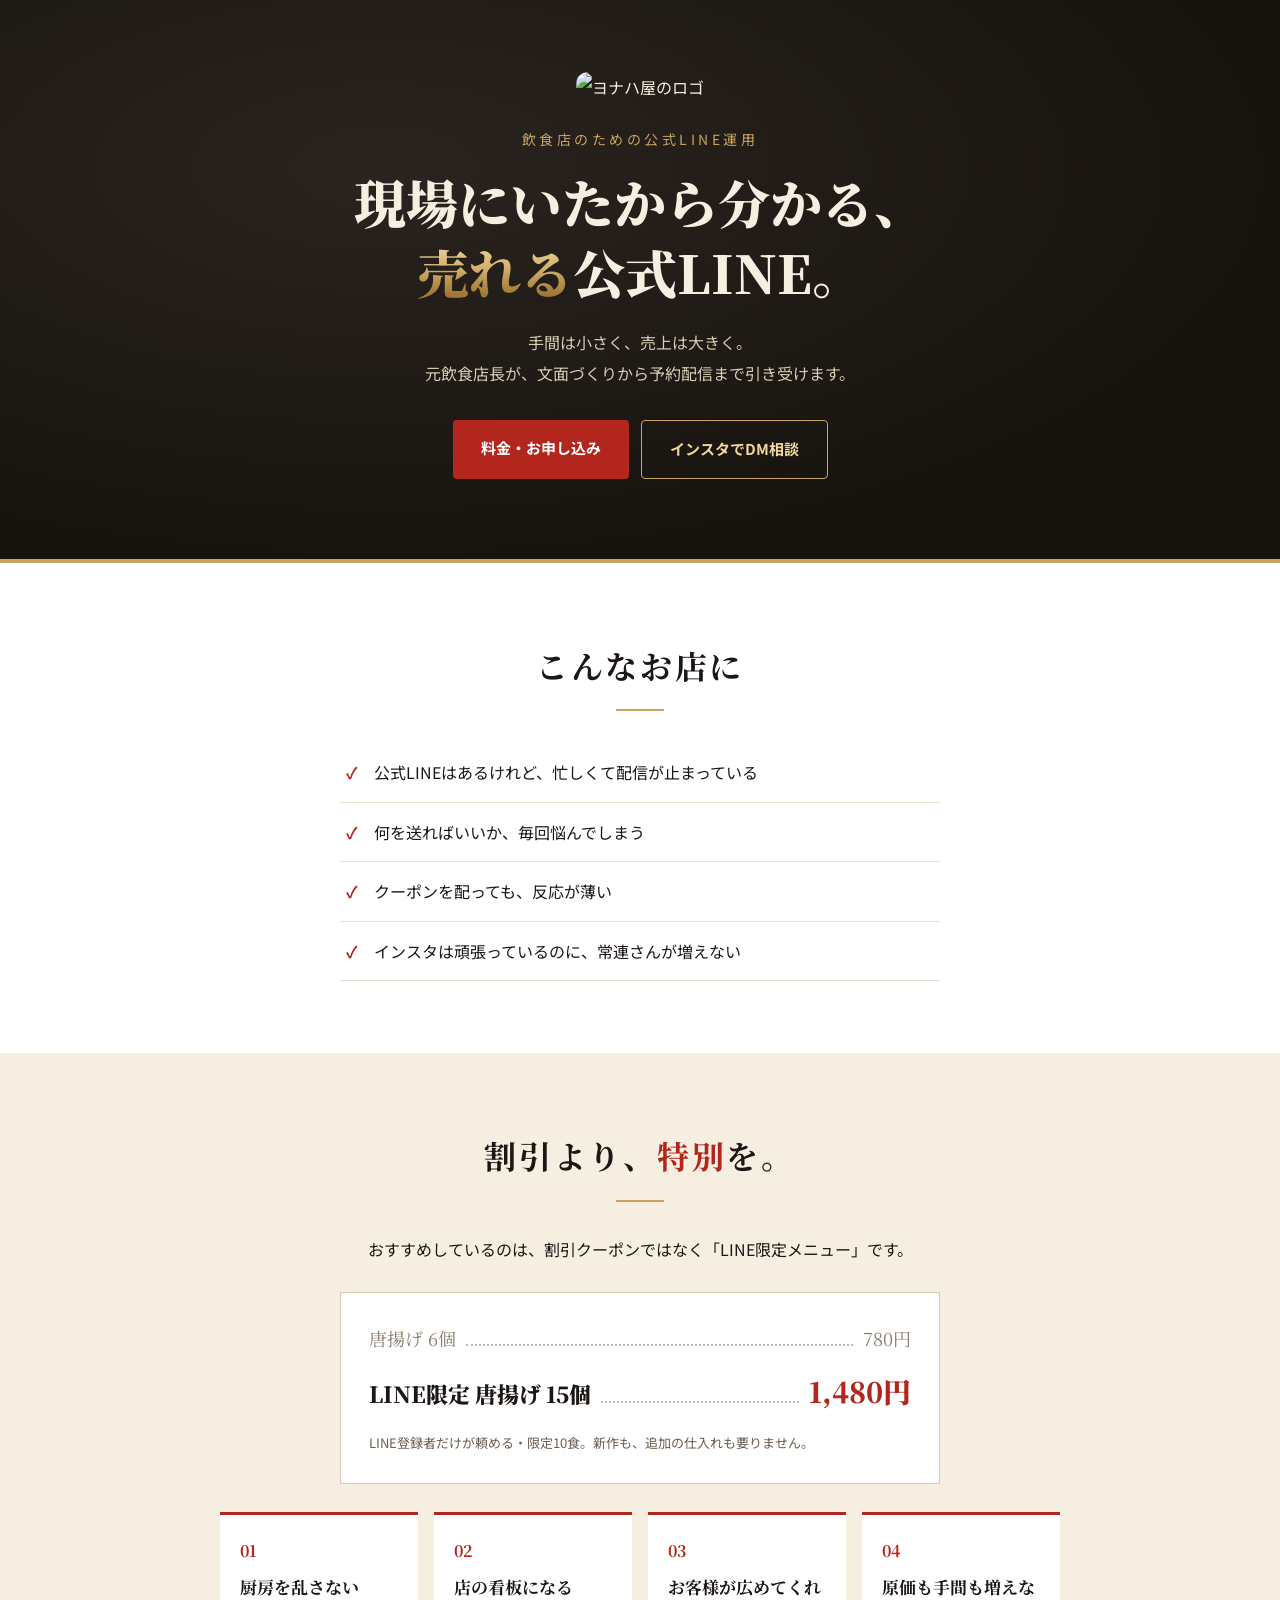
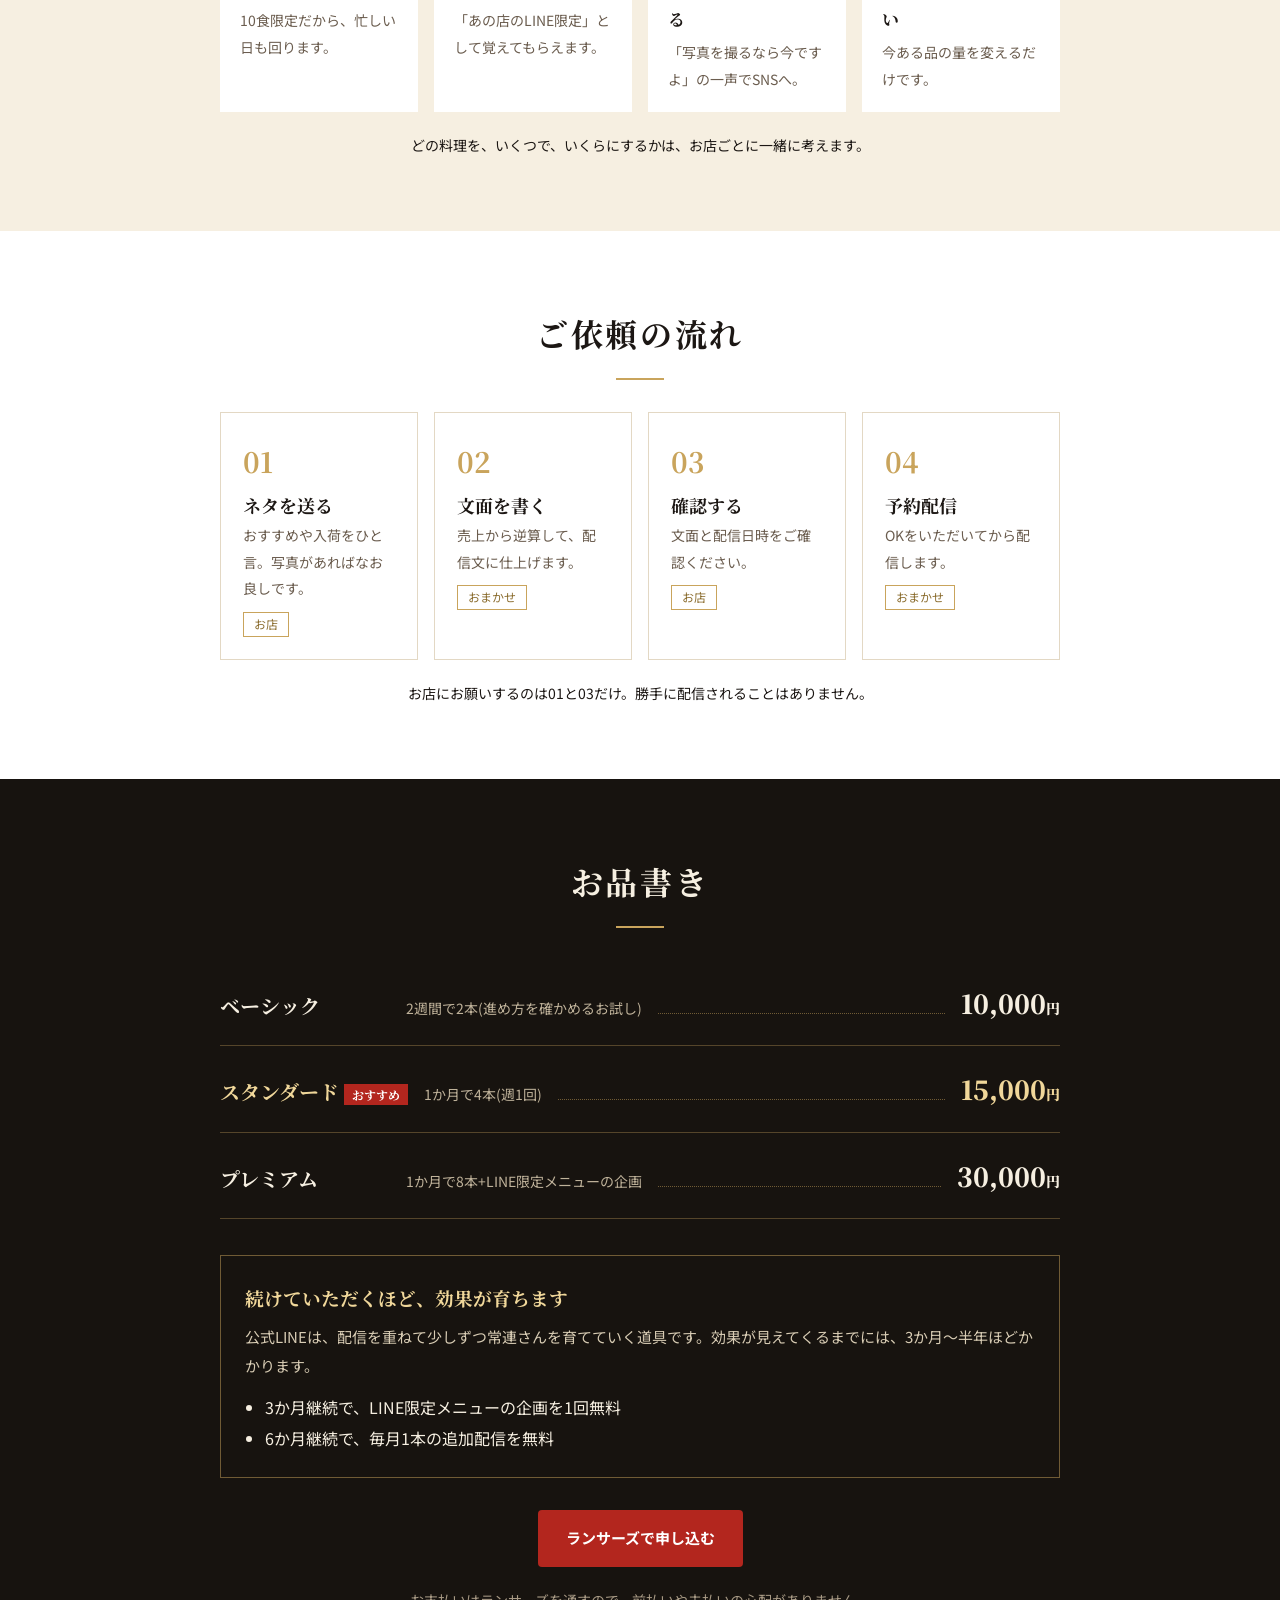
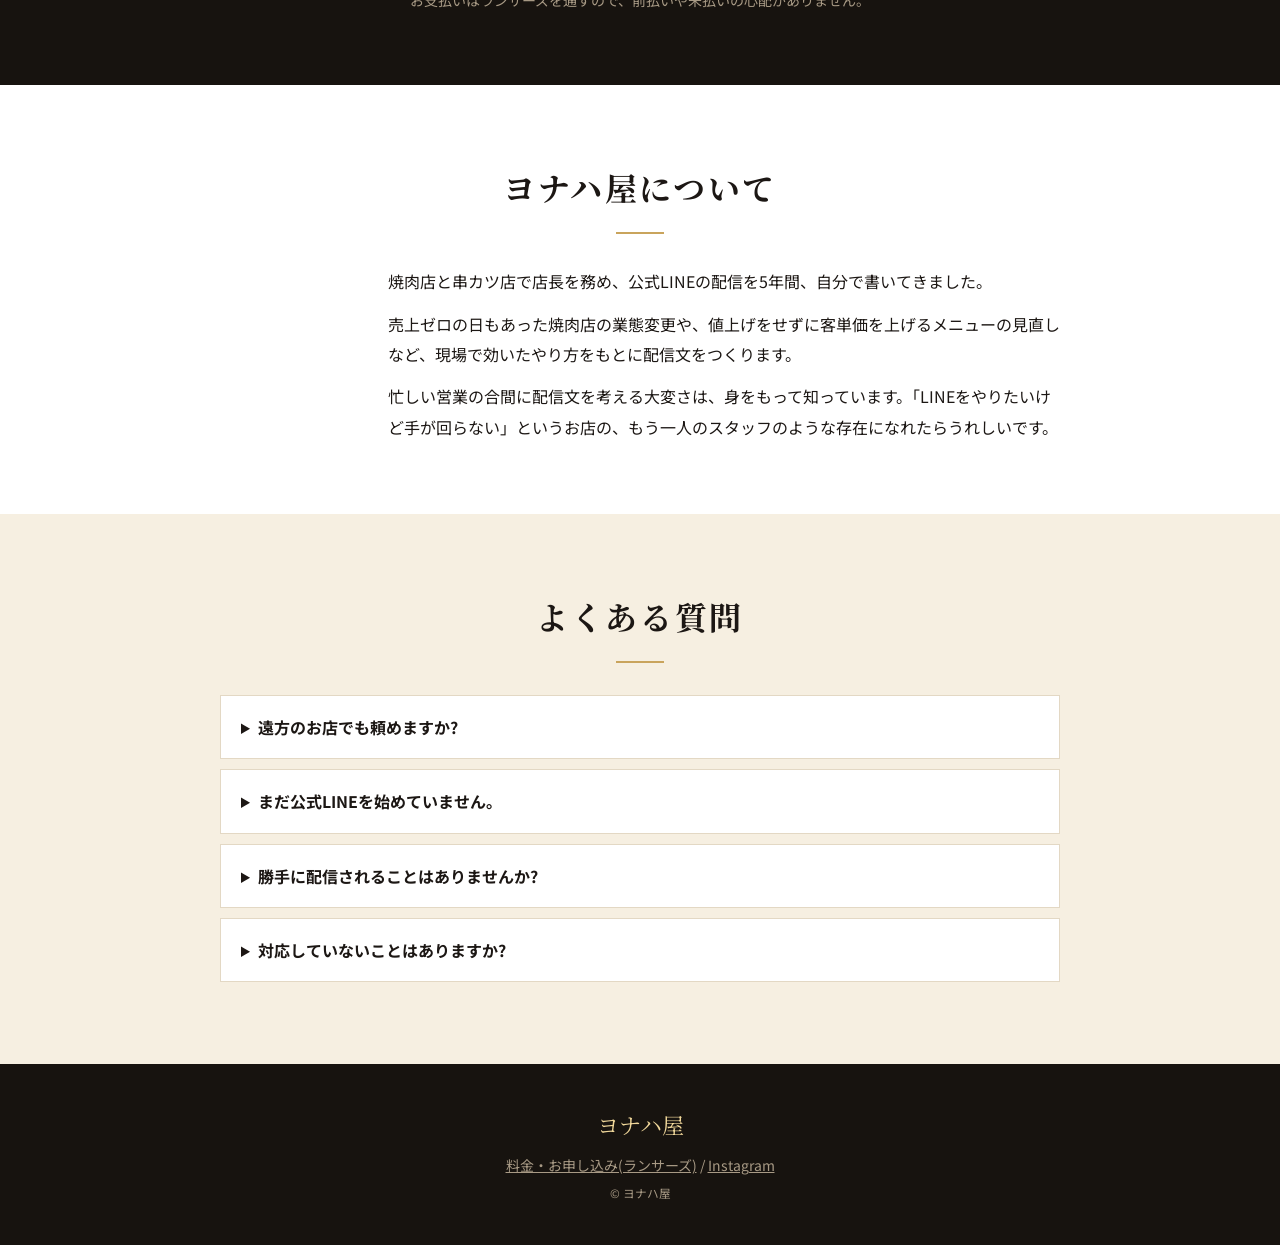
==== index.html @ 9a893ae4 "Add files via upload" ====
<!DOCTYPE html>
<html lang="ja">
<head>
  <!-- ===== ページの基本情報(画面には出ない部分) ===== -->
  <meta charset="UTF-8">
  <meta name="viewport" content="width=device-width, initial-scale=1">
  <title>ヨナハ屋|飲食店の公式LINE運用</title>
  <meta name="description" content="元飲食店長が、飲食店の公式LINE配信を代行します。お店の手間はネタをひと言伝えるだけ。クーポンに頼らない「LINE限定メニュー」で常連さんを増やします。">

  <!-- SNSでURLを共有したときに出る画像と文章 -->
  <meta property="og:title" content="ヨナハ屋|飲食店の公式LINE運用">
  <meta property="og:description" content="現場にいたから分かる、売れる公式LINE。手間は小さく、売上は大きく。">
  <meta property="og:image" content="images/ogp.png">
  <meta property="og:type" content="website">

  <link rel="icon" href="images/favicon.png">

  <!-- 文字の形(フォント)を読み込む -->
  <link rel="preconnect" href="https://fonts.googleapis.com">
  <link rel="preconnect" href="https://fonts.gstatic.com" crossorigin>
  <link href="https://fonts.googleapis.com/css2?family=Noto+Sans+JP:wght@400;700&family=Noto+Serif+JP:wght@500;700;900&display=swap" rel="stylesheet">

  <!-- 見た目のルールは別ファイル(style.css)にまとめている -->
  <link rel="stylesheet" href="style.css">
</head>

<body>

  <!-- ===== ① 一番上:キャッチコピー ===== -->
  <header class="hero">
    <div class="hero-inner">
      <img class="logo" src="images/logo.png" alt="ヨナハ屋のロゴ">
      <p class="eyebrow">飲食店のための公式LINE運用</p>
      <h1>現場にいたから分かる、<br><span class="gold">売れる</span>公式LINE。</h1>
      <p class="lead">手間は小さく、売上は大きく。<br>元飲食店長が、文面づくりから予約配信まで引き受けます。</p>
      <div class="buttons">
        <!-- ★ランサーズのパッケージURLに差し替える -->
        <a class="btn btn-main" href="https://www.lancers.jp/menu/detail/1347773">料金・お申し込み</a>
        <a class="btn btn-sub" href="https://www.instagram.com/yonaha.ya/">インスタでDM相談</a>
      </div>
    </div>
  </header>

  <main>

    <!-- ===== ② こんなお店に ===== -->
    <section class="section">
      <h2>こんなお店に</h2>
      <ul class="checks">
        <li>公式LINEはあるけれど、忙しくて配信が止まっている</li>
        <li>何を送ればいいか、毎回悩んでしまう</li>
        <li>クーポンを配っても、反応が薄い</li>
        <li>インスタは頑張っているのに、常連さんが増えない</li>
      </ul>
    </section>

    <!-- ===== ③ LINE限定メニュー ===== -->
    <section class="section washi">
      <h2>割引より、<span class="red">特別</span>を。</h2>
      <p class="center">おすすめしているのは、割引クーポンではなく「LINE限定メニュー」です。</p>

      <div class="menu">
        <div class="menu-row old"><span>唐揚げ 6個</span><i></i><span>780円</span></div>
        <div class="menu-row new"><span>LINE限定 唐揚げ 15個</span><i></i><span>1,480円</span></div>
        <p class="menu-note">LINE登録者だけが頼める・限定10食。新作も、追加の仕入れも要りません。</p>
      </div>

      <div class="reasons">
        <div><b>01</b><h3>厨房を乱さない</h3><p>10食限定だから、忙しい日も回ります。</p></div>
        <div><b>02</b><h3>店の看板になる</h3><p>「あの店のLINE限定」として覚えてもらえます。</p></div>
        <div><b>03</b><h3>お客様が広めてくれる</h3><p>「写真を撮るなら今ですよ」の一声でSNSへ。</p></div>
        <div><b>04</b><h3>原価も手間も増えない</h3><p>今ある品の量を変えるだけです。</p></div>
      </div>
      <p class="center small">どの料理を、いくつで、いくらにするかは、お店ごとに一緒に考えます。</p>
    </section>

    <!-- ===== ④ ご依頼の流れ ===== -->
    <section class="section">
      <h2>ご依頼の流れ</h2>
      <ol class="steps">
        <li><b>01</b><h3>ネタを送る</h3><p>おすすめや入荷をひと言。写真があればなお良しです。</p><span class="who">お店</span></li>
        <li><b>02</b><h3>文面を書く</h3><p>売上から逆算して、配信文に仕上げます。</p><span class="who">おまかせ</span></li>
        <li><b>03</b><h3>確認する</h3><p>文面と配信日時をご確認ください。</p><span class="who">お店</span></li>
        <li><b>04</b><h3>予約配信</h3><p>OKをいただいてから配信します。</p><span class="who">おまかせ</span></li>
      </ol>
      <p class="center small">お店にお願いするのは01と03だけ。勝手に配信されることはありません。</p>
    </section>

    <!-- ===== ⑤ プラン ===== -->
    <section class="section dark">
      <h2>お品書き</h2>
      <div class="plans">
        <div class="plan"><span class="name">ベーシック</span><span class="desc">2週間で2本(進め方を確かめるお試し)</span><i></i><span class="price">10,000<small>円</small></span></div>
        <div class="plan rec"><span class="name">スタンダード <em>おすすめ</em></span><span class="desc">1か月で4本(週1回)</span><i></i><span class="price">15,000<small>円</small></span></div>
        <div class="plan"><span class="name">プレミアム</span><span class="desc">1か月で8本+LINE限定メニューの企画</span><i></i><span class="price">30,000<small>円</small></span></div>
      </div>

      <div class="keep">
        <h3>続けていただくほど、効果が育ちます</h3>
        <p>公式LINEは、配信を重ねて少しずつ常連さんを育てていく道具です。効果が見えてくるまでには、3か月〜半年ほどかかります。</p>
        <ul>
          <li>3か月継続で、LINE限定メニューの企画を1回無料</li>
          <li>6か月継続で、毎月1本の追加配信を無料</li>
        </ul>
      </div>
      <!-- ★ランサーズのパッケージURLに差し替える -->
      <p class="center"><a class="btn btn-main" href="https://www.lancers.jp/menu/detail/1347773">ランサーズで申し込む</a></p>
      <p class="center small muted">お支払いはランサーズを通すので、前払いや未払いの心配がありません。</p>
    </section>

    <!-- ===== ⑥ プロフィール ===== -->
    <section class="section">
      <h2>ヨナハ屋について</h2>
      <div class="about">
        <img src="images/logo.png" alt="">
        <div>
          <p>焼肉店と串カツ店で店長を務め、公式LINEの配信を5年間、自分で書いてきました。</p>
          <p>売上ゼロの日もあった焼肉店の業態変更や、値上げをせずに客単価を上げるメニューの見直しなど、現場で効いたやり方をもとに配信文をつくります。</p>
          <p>忙しい営業の合間に配信文を考える大変さは、身をもって知っています。「LINEをやりたいけど手が回らない」というお店の、もう一人のスタッフのような存在になれたらうれしいです。</p>
        </div>
      </div>
    </section>

    <!-- ===== ⑦ よくある質問 ===== -->
    <section class="section washi">
      <h2>よくある質問</h2>
      <details><summary>遠方のお店でも頼めますか?</summary><p>はい。やり取りから配信まで、すべてオンラインで対応しています。</p></details>
      <details><summary>まだ公式LINEを始めていません。</summary><p>アカウントの開設はお店で行っていただき、あいさつメッセージや最初の配信文づくりからお手伝いします。</p></details>
      <details><summary>勝手に配信されることはありませんか?</summary><p>ありません。文面と配信日時をご確認いただき、OKをいただいてから予約配信します。お店のLINEには「運用担当者」権限で参加し、アカウントの設定には触れません。</p></details>
      <details><summary>対応していないことはありますか?</summary><p>写真や動画の撮影、Lステップなどの拡張ツールの構築、リッチメニューのデザイン、広告の運用は対応していません。</p></details>
    </section>

  </main>

  <!-- ===== ⑧ 一番下 ===== -->
  <footer class="footer">
    <p class="foot-name">ヨナハ屋</p>
    <p>
      <a href="https://www.lancers.jp/menu/detail/1347773">料金・お申し込み(ランサーズ)</a> /
      <a href="https://www.instagram.com/yonaha.ya/">Instagram</a>
    </p>
    <small>© ヨナハ屋</small>
  </footer>

</body>
</html>
---- style.css ----
/* ==========================================================
   ヨナハ屋 ホームページの見た目のルール
   色は最初にまとめて決めておき、下ではその名前で使う
   ========================================================== */
:root {
  --sumi: #17130f;     /* 墨の黒(背景) */
  --sumi2: #241e19;
  --kin: #c9a45c;      /* 金 */
  --kin-light: #f0d79a;
  --washi: #f6efe1;    /* 和紙の白 */
  --ink: #1c1714;      /* 文字の黒 */
  --shu: #b3261e;      /* 判子の赤 */
  --muted: #6b5d4f;    /* うすい文字 */
}

/* ---------- 全体の基本 ---------- */
* { box-sizing: border-box; margin: 0; padding: 0; }
body {
  font-family: "Noto Sans JP", sans-serif;
  color: var(--ink);
  background: #fff;
  line-height: 1.9;
}
h1, h2, h3, .name, .price, .foot-name { font-family: "Noto Serif JP", serif; }
a { color: inherit; }

/* ---------- ① 一番上 ---------- */
.hero {
  background: radial-gradient(ellipse at 30% 30%, #2a2420, var(--sumi) 70%);
  color: var(--washi);
  padding: 72px 20px 80px;
  text-align: center;
  border-bottom: 4px solid var(--kin);
}
.hero-inner { max-width: 760px; margin: 0 auto; }
.logo { width: 120px; border-radius: 12px; margin-bottom: 24px; }
.eyebrow { color: var(--kin); letter-spacing: .25em; font-size: 14px; }
.hero h1 { font-size: clamp(30px, 6vw, 52px); line-height: 1.35; margin: 14px 0 20px; font-weight: 900; }
.gold {
  background: linear-gradient(180deg, #f6e3ae, #d4b06a 45%, #a07a35 80%);
  -webkit-background-clip: text; background-clip: text; color: transparent;
}
.lead { color: #d8ccb4; font-size: 16px; }
.buttons { margin-top: 32px; display: flex; gap: 12px; justify-content: center; flex-wrap: wrap; }

/* ボタン */
.btn {
  display: inline-block; padding: 14px 28px; border-radius: 4px;
  text-decoration: none; font-weight: 700; font-size: 15px;
}
.btn-main { background: var(--shu); color: #fff; }
.btn-sub { border: 1px solid var(--kin); color: var(--kin-light); }
.btn:hover { opacity: .85; }

/* ---------- 各ブロック共通 ---------- */
.section { max-width: 880px; margin: 0 auto; padding: 72px 20px; }
.section h2 {
  font-size: clamp(24px, 4vw, 32px); text-align: center; margin-bottom: 32px;
  letter-spacing: .08em;
}
.section h2::after {          /* 見出しの下の金の線 */
  content: ""; display: block; width: 48px; height: 2px;
  background: var(--kin); margin: 14px auto 0;
}
.washi { background: var(--washi); max-width: none; }
.washi > * { max-width: 840px; margin-left: auto; margin-right: auto; }
.dark { background: var(--sumi); color: var(--washi); max-width: none; }
.dark > * { max-width: 840px; margin-left: auto; margin-right: auto; }
.center { text-align: center; }
.small { font-size: 14px; margin-top: 20px; }
.muted { color: #a89a85; }
.red { color: var(--shu); }

/* ---------- ② こんなお店に ---------- */
.checks { list-style: none; max-width: 600px; margin: 0 auto; }
.checks li { padding: 14px 0 14px 34px; border-bottom: 1px solid #e8dfcf; position: relative; }
.checks li::before { content: "✓"; position: absolute; left: 6px; color: var(--shu); font-weight: 700; }

/* ---------- ③ LINE限定メニュー ---------- */
.menu { background: #fff; border: 1px solid #d9ccb3; padding: 28px; margin: 28px auto; max-width: 600px; }
.menu-row { display: flex; align-items: baseline; gap: 10px; font-family: "Noto Serif JP", serif; }
.menu-row i { flex: 1; border-bottom: 2px dotted #bbb; }
.menu-row.old { color: #8a7d6e; font-size: 18px; }
.menu-row.new { font-size: 22px; font-weight: 900; margin-top: 10px; }
.menu-row.new span:last-child { color: var(--shu); font-size: 28px; }
.menu-note { font-size: 13px; color: var(--muted); margin-top: 12px; }

.reasons { display: grid; grid-template-columns: repeat(auto-fit, minmax(180px, 1fr)); gap: 16px; }
.reasons div { background: #fff; padding: 20px; border-top: 3px solid var(--shu); }
.reasons b { color: var(--shu); font-family: "Noto Serif JP", serif; }
.reasons h3 { font-size: 17px; margin: 4px 0; }
.reasons p { font-size: 14px; color: var(--muted); }

/* ---------- ④ 流れ ---------- */
.steps { list-style: none; display: grid; grid-template-columns: repeat(auto-fit, minmax(180px, 1fr)); gap: 16px; }
.steps li { border: 1px solid #e3d8c4; padding: 22px; }
.steps b { font-family: "Noto Serif JP", serif; font-size: 28px; color: var(--kin); }
.steps h3 { font-size: 18px; }
.steps p { font-size: 14px; color: var(--muted); }
.who { display: inline-block; margin-top: 10px; font-size: 12px; border: 1px solid var(--kin); color: #8b6d2f; padding: 0 10px; }

/* ---------- ⑤ プラン ---------- */
.plans { margin-bottom: 36px; }
.plan {
  display: flex; flex-wrap: wrap; align-items: baseline; gap: 4px 16px;
  padding: 18px 0; border-bottom: 1px solid rgba(201,164,92,.35);
}
.plan .name { font-size: 20px; font-weight: 700; min-width: 170px; }
.plan .desc { color: #bfb29a; font-size: 14px; }
.plan i { flex: 1; border-bottom: 1px dotted rgba(201,164,92,.5); min-width: 30px; }
.plan .price { font-size: 26px; font-weight: 900; }
.plan .price small { font-size: 14px; }
.plan.rec .name, .plan.rec .price { color: var(--kin-light); }
.plan em { font-style: normal; font-size: 12px; background: var(--shu); color: #fff; padding: 2px 8px; vertical-align: middle; }

.keep { border: 1px solid rgba(201,164,92,.5); padding: 24px; margin-bottom: 32px; }
.keep h3 { color: var(--kin-light); margin-bottom: 8px; }
.keep p { color: #d8ccb4; font-size: 15px; }
.keep ul { margin: 12px 0 0 20px; color: var(--washi); }

/* ---------- ⑥ プロフィール ---------- */
.about { display: flex; gap: 28px; align-items: flex-start; }
.about img { width: 140px; border-radius: 12px; flex-shrink: 0; }
.about p + p { margin-top: 12px; }

/* ---------- ⑦ よくある質問 ---------- */
details { background: #fff; border: 1px solid #e3d8c4; margin-bottom: 10px; }
summary { padding: 16px 20px; cursor: pointer; font-weight: 700; }
details p { padding: 0 20px 18px; color: var(--muted); font-size: 15px; }

/* ---------- ⑧ 一番下 ---------- */
.footer { background: var(--sumi); color: #a89a85; text-align: center; padding: 40px 20px; font-size: 14px; }
.foot-name { color: var(--kin-light); font-size: 22px; margin-bottom: 6px; }

/* ---------- スマホ用の調整(画面幅600px以下) ---------- */
@media (max-width: 600px) {
  .hero { padding: 56px 16px 64px; }
  .section { padding: 56px 16px; }
  .about { flex-direction: column; align-items: center; }
  .plan .name { min-width: 0; width: 100%; }
  .plan i { display: none; }
  .menu { padding: 20px; }
  .menu-row.new { font-size: 18px; }
  .menu-row.new span:last-child { font-size: 22px; }
  .menu-row span:last-child { white-space: nowrap; }
}
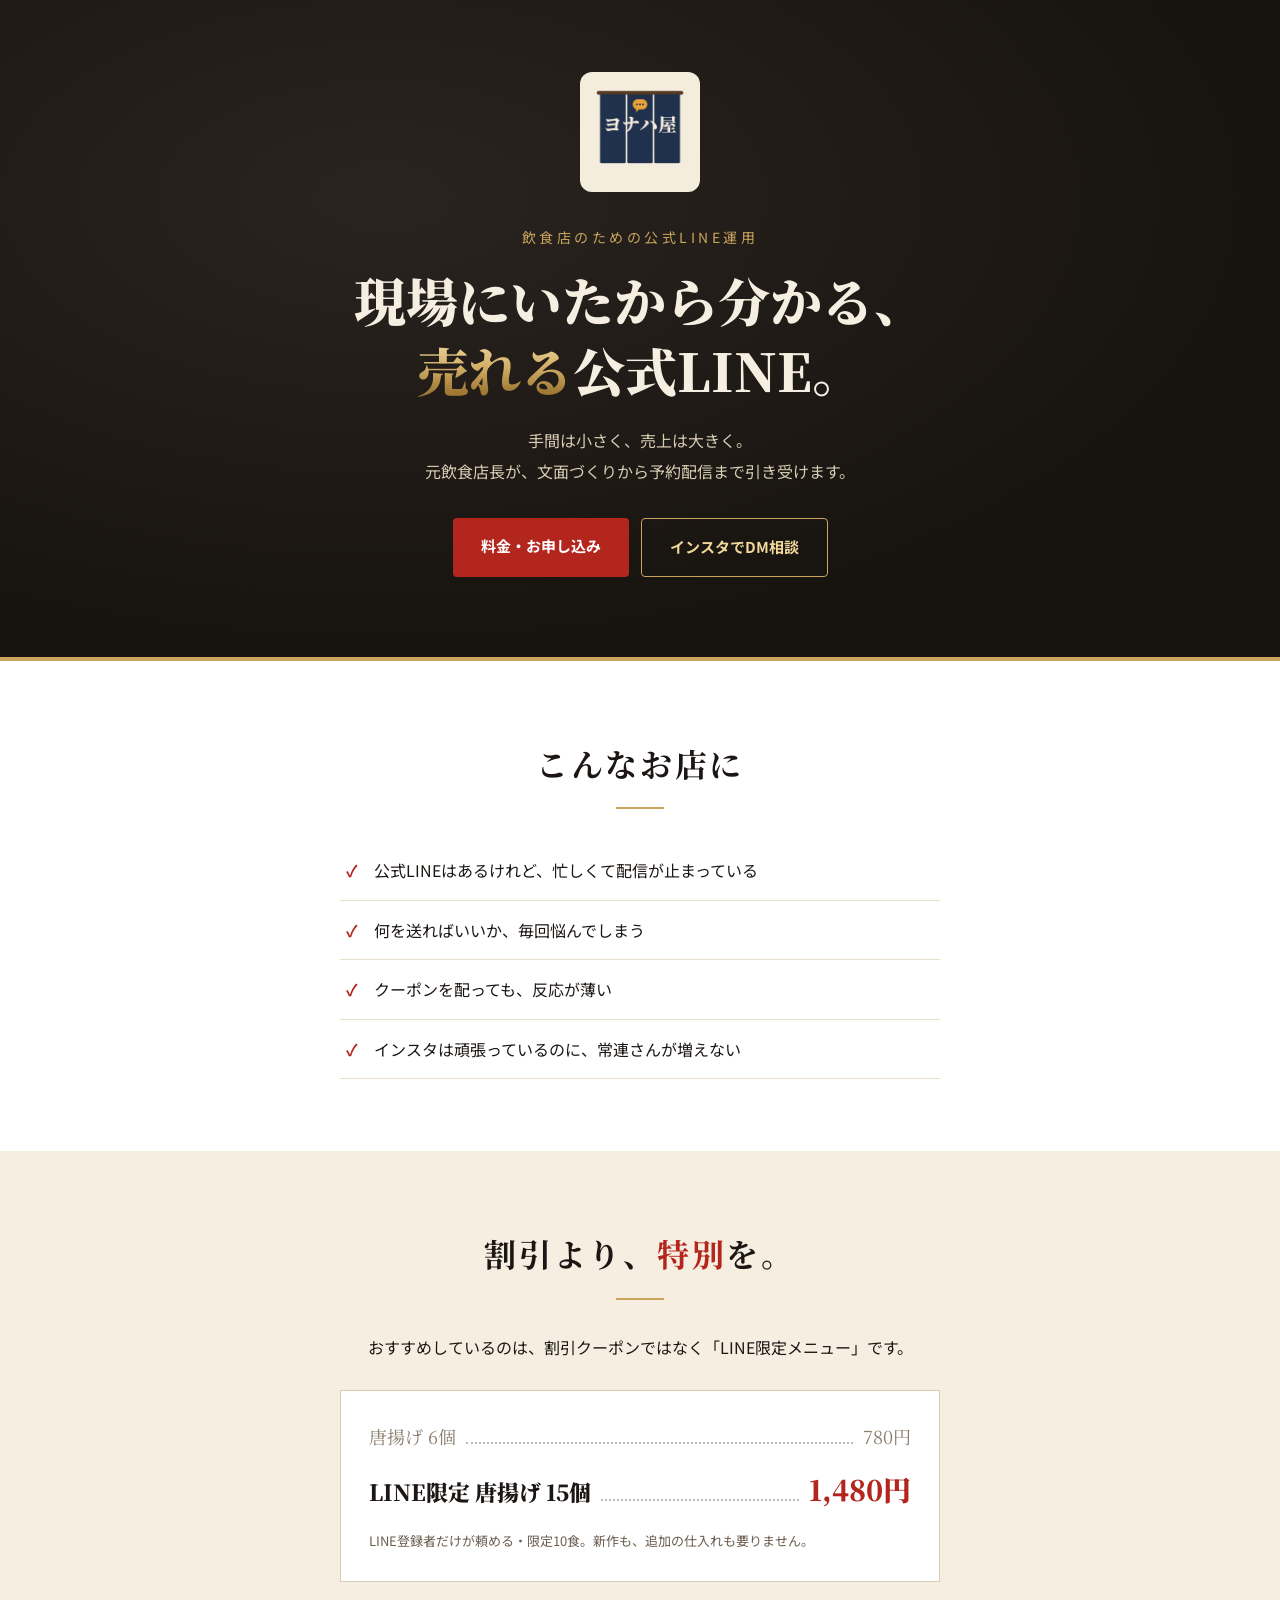
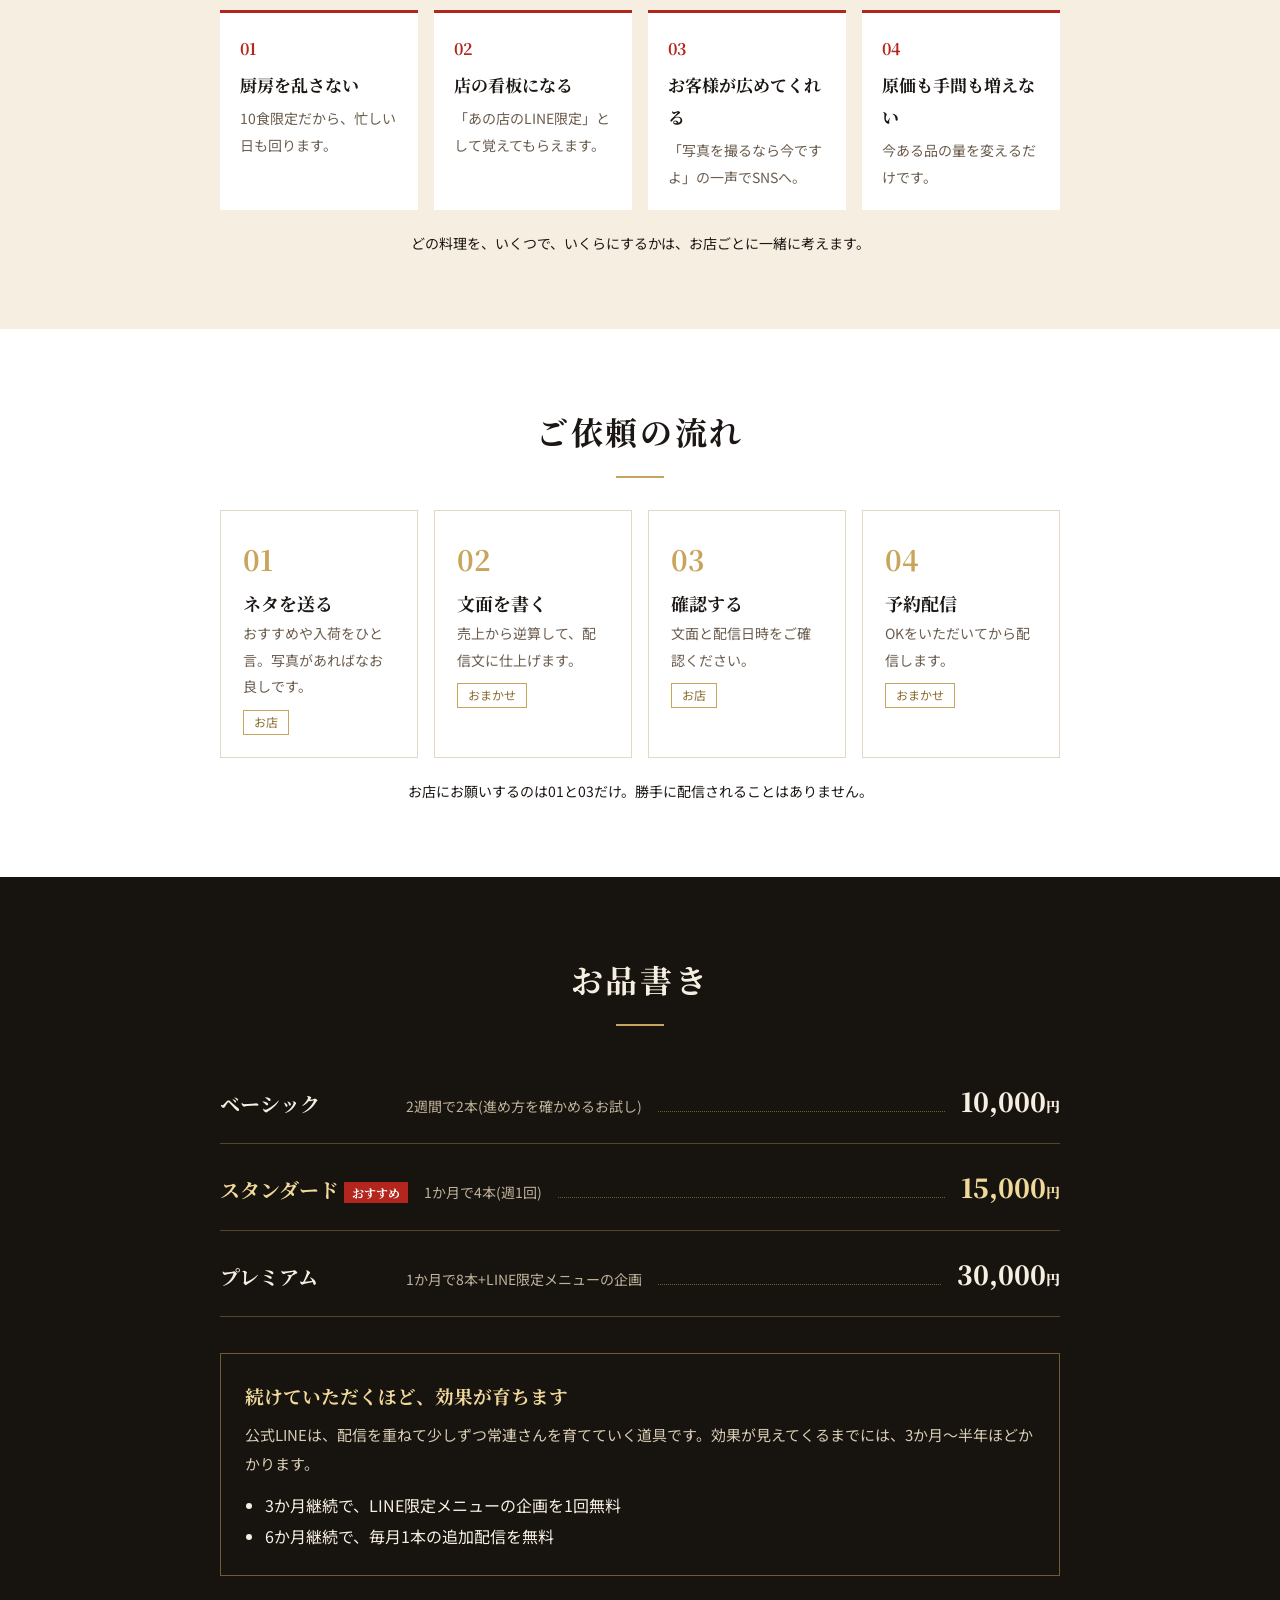
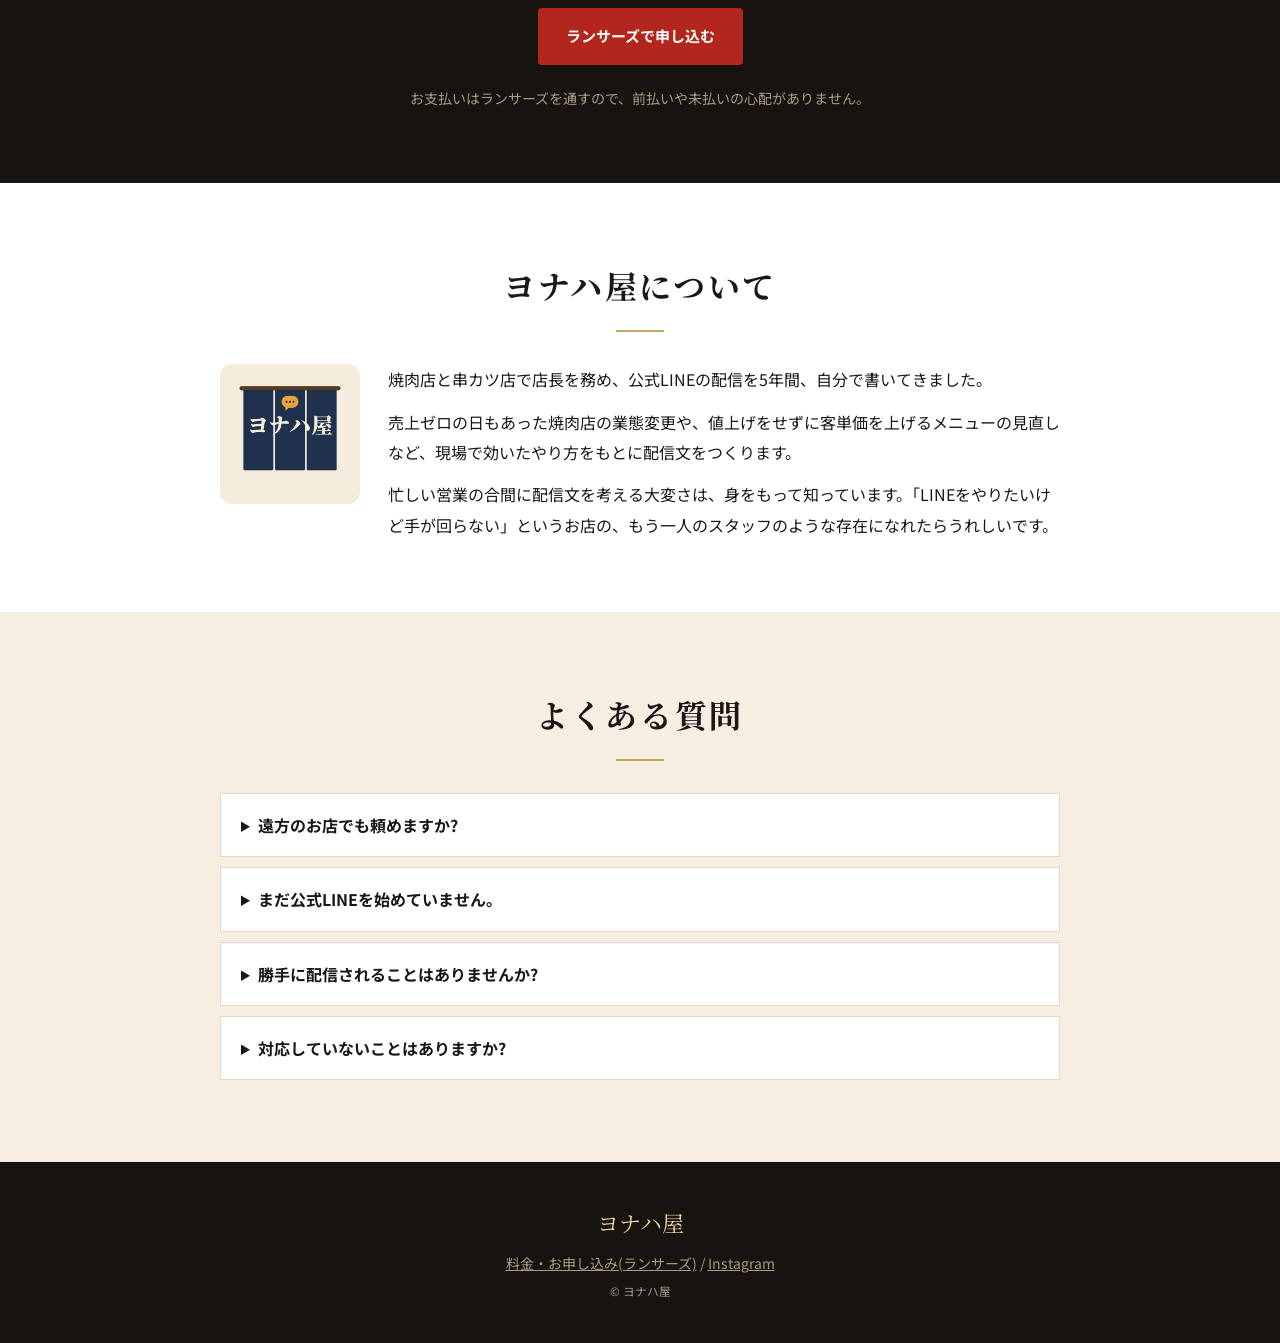
==== commit b9b1c9ee: "Add files via upload" ====
--- a/index.html
+++ b/index.html
@@ -10,10 +10,10 @@
   <!-- SNSでURLを共有したときに出る画像と文章 -->
   <meta property="og:title" content="ヨナハ屋|飲食店の公式LINE運用">
   <meta property="og:description" content="現場にいたから分かる、売れる公式LINE。手間は小さく、売上は大きく。">
-  <meta property="og:image" content="images/ogp.png">
+  <meta property="og:image" content="ogp.png">
   <meta property="og:type" content="website">
 
-  <link rel="icon" href="images/favicon.png">
+  <link rel="icon" href="favicon.png">
 
   <!-- 文字の形(フォント)を読み込む -->
   <link rel="preconnect" href="https://fonts.googleapis.com">
@@ -29,7 +29,7 @@
   <!-- ===== ① 一番上:キャッチコピー ===== -->
   <header class="hero">
     <div class="hero-inner">
-      <img class="logo" src="images/logo.png" alt="ヨナハ屋のロゴ">
+      <img class="logo" src="logo.png" alt="ヨナハ屋のロゴ">
       <p class="eyebrow">飲食店のための公式LINE運用</p>
       <h1>現場にいたから分かる、<br><span class="gold">売れる</span>公式LINE。</h1>
       <p class="lead">手間は小さく、売上は大きく。<br>元飲食店長が、文面づくりから予約配信まで引き受けます。</p>
@@ -112,7 +112,7 @@
     <section class="section">
       <h2>ヨナハ屋について</h2>
       <div class="about">
-        <img src="images/logo.png" alt="">
+        <img src="logo.png" alt="">
         <div>
           <p>焼肉店と串カツ店で店長を務め、公式LINEの配信を5年間、自分で書いてきました。</p>
           <p>売上ゼロの日もあった焼肉店の業態変更や、値上げをせずに客単価を上げるメニューの見直しなど、現場で効いたやり方をもとに配信文をつくります。</p>
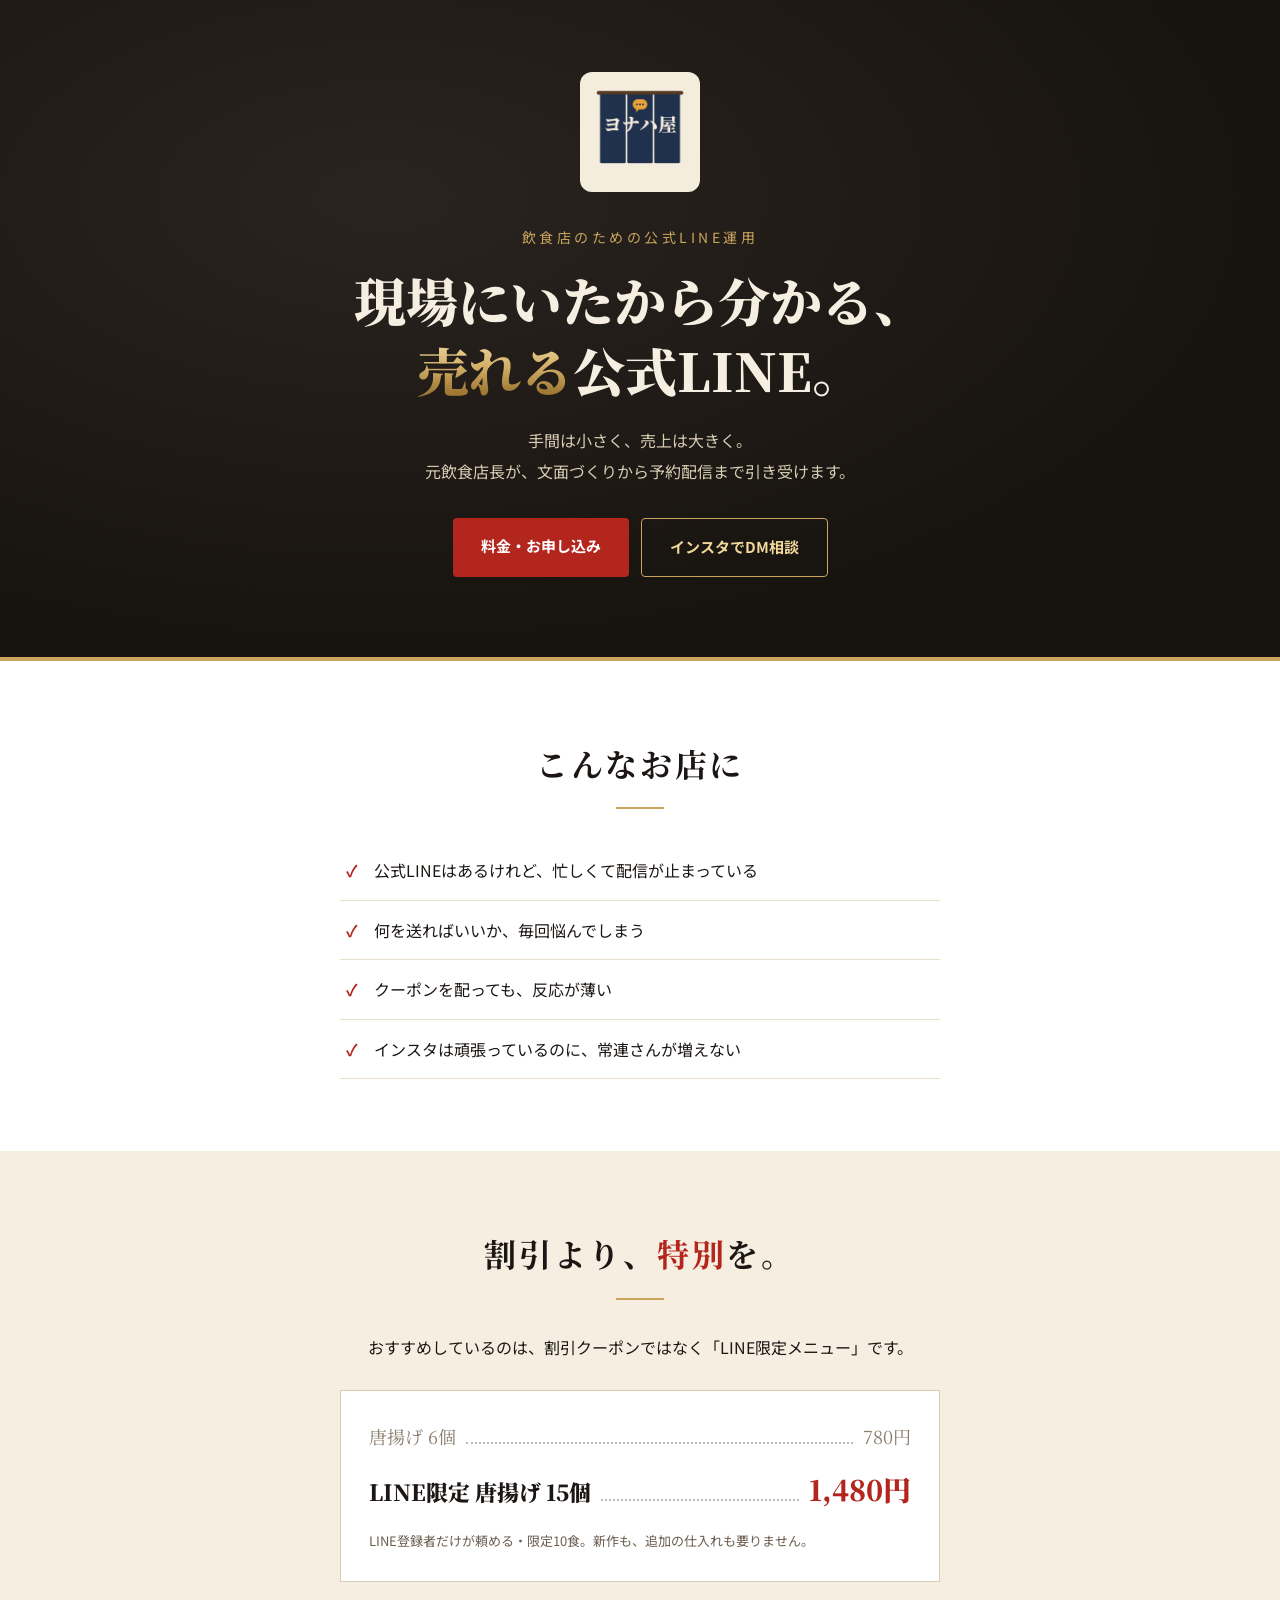
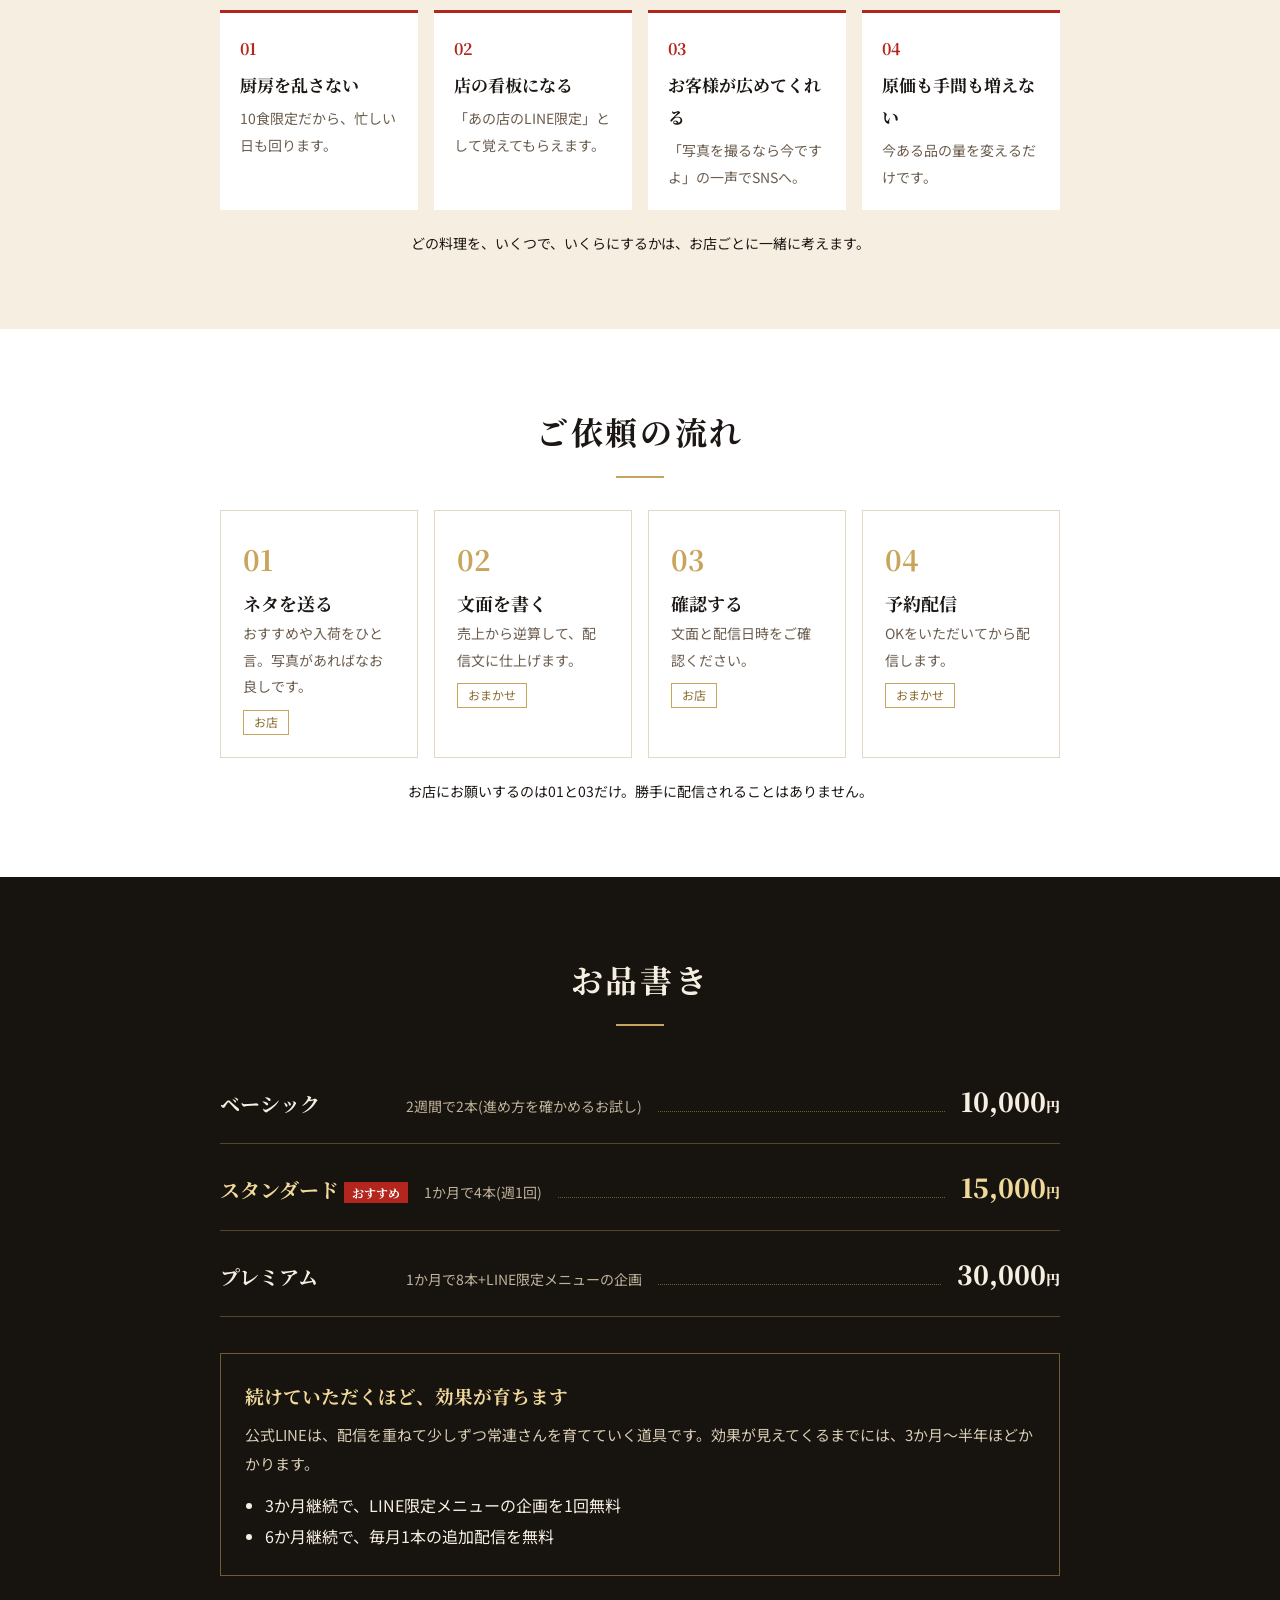
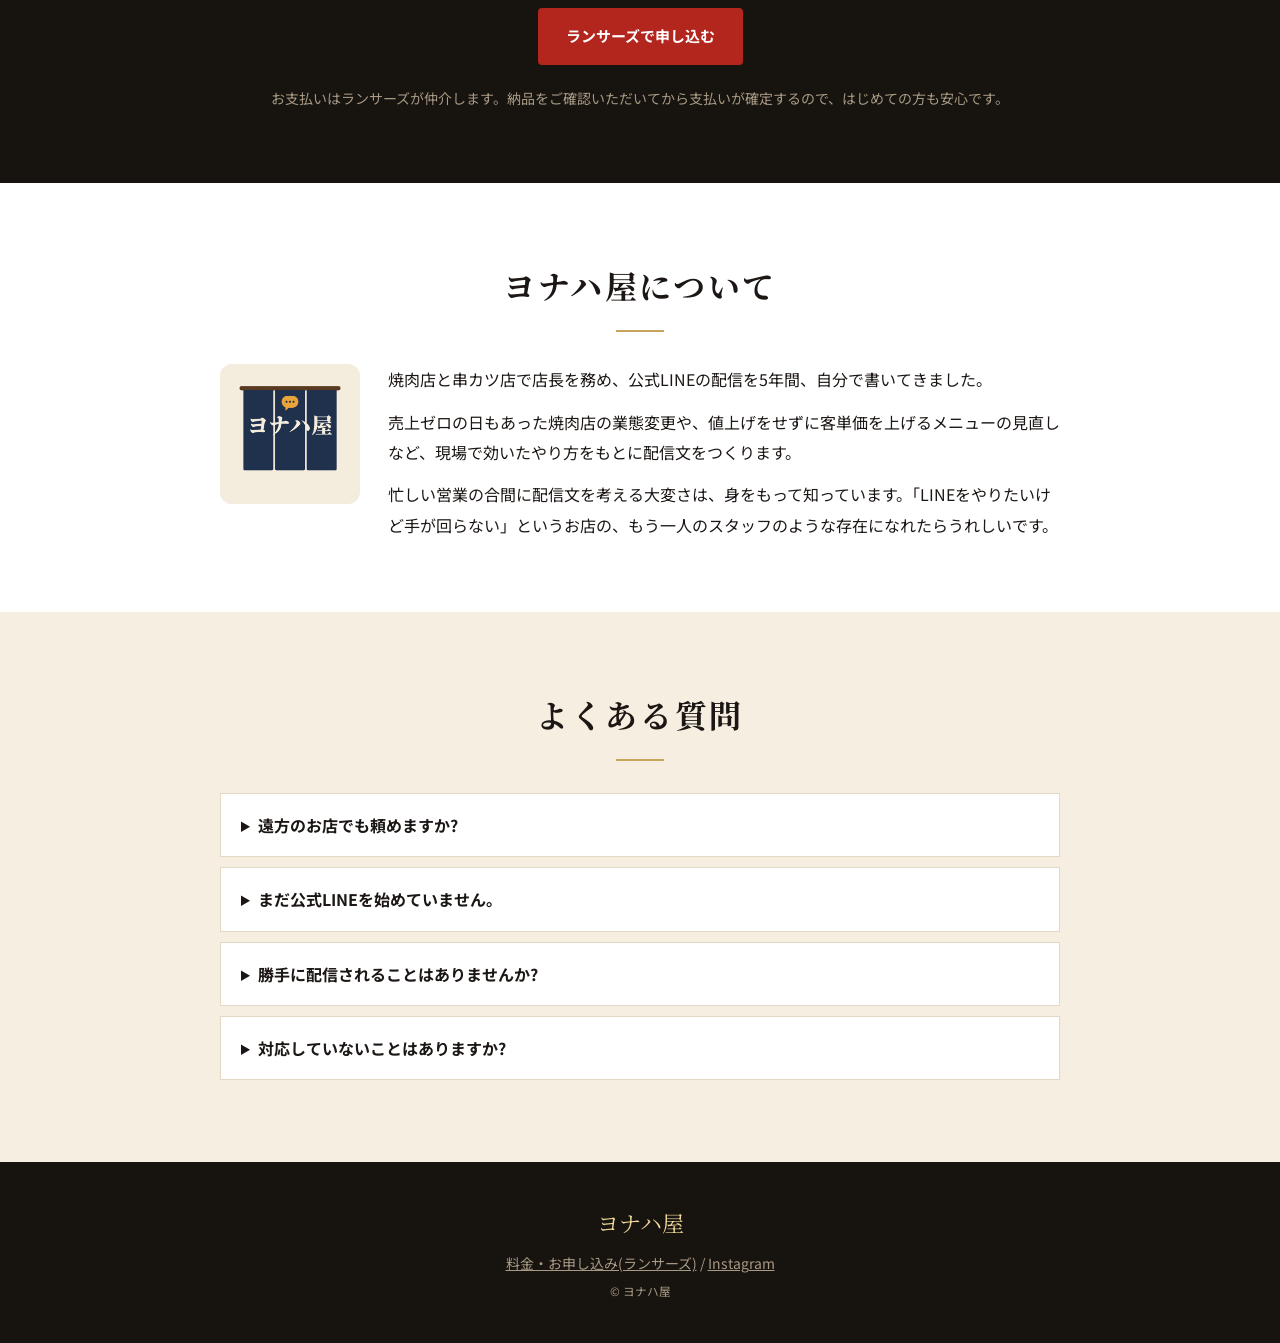
==== commit abf604c0: "Update index.html" ====
--- a/index.html
+++ b/index.html
@@ -105,7 +105,7 @@
       </div>
       <!-- ★ランサーズのパッケージURLに差し替える -->
       <p class="center"><a class="btn btn-main" href="https://www.lancers.jp/menu/detail/1347773">ランサーズで申し込む</a></p>
-      <p class="center small muted">お支払いはランサーズを通すので、前払いや未払いの心配がありません。</p>
+      <p class="center small muted">お支払いはランサーズが仲介します。納品をご確認いただいてから支払いが確定するので、はじめての方も安心です。</p>
     </section>
 
     <!-- ===== ⑥ プロフィール ===== -->
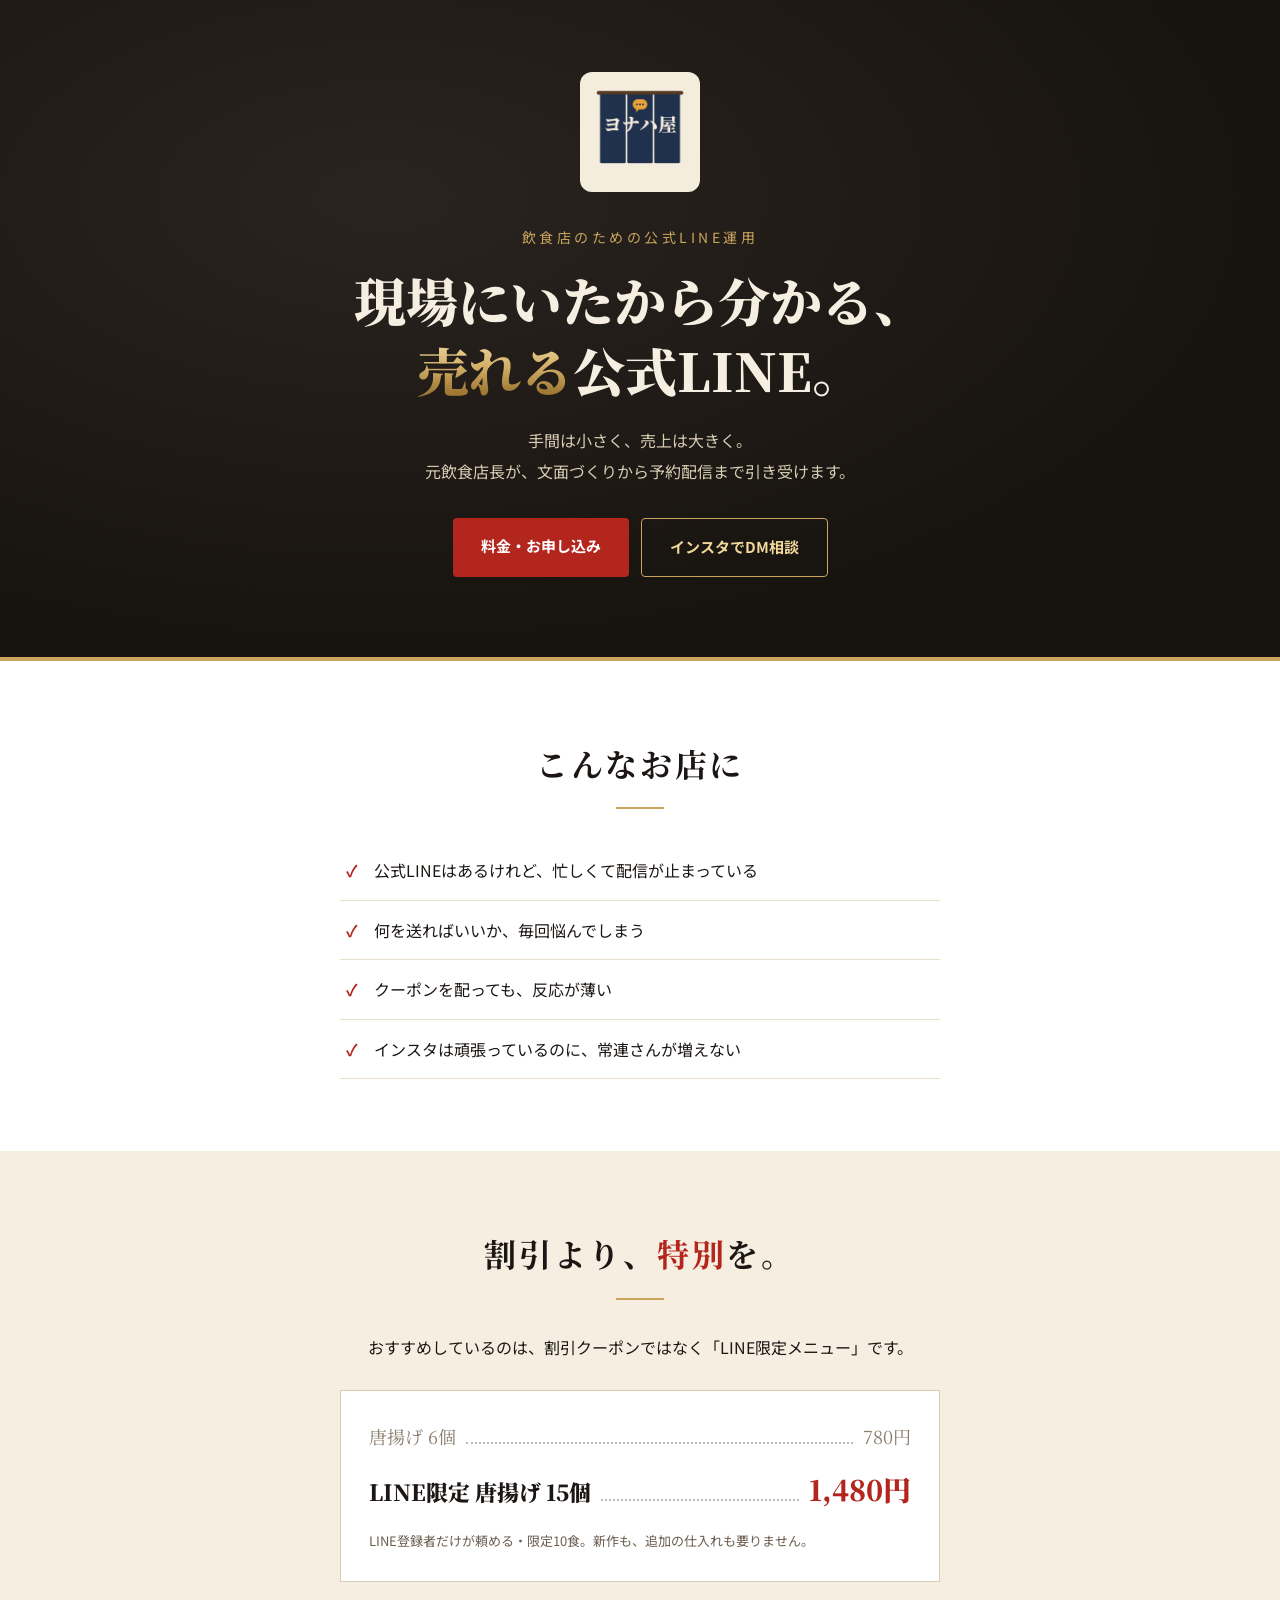
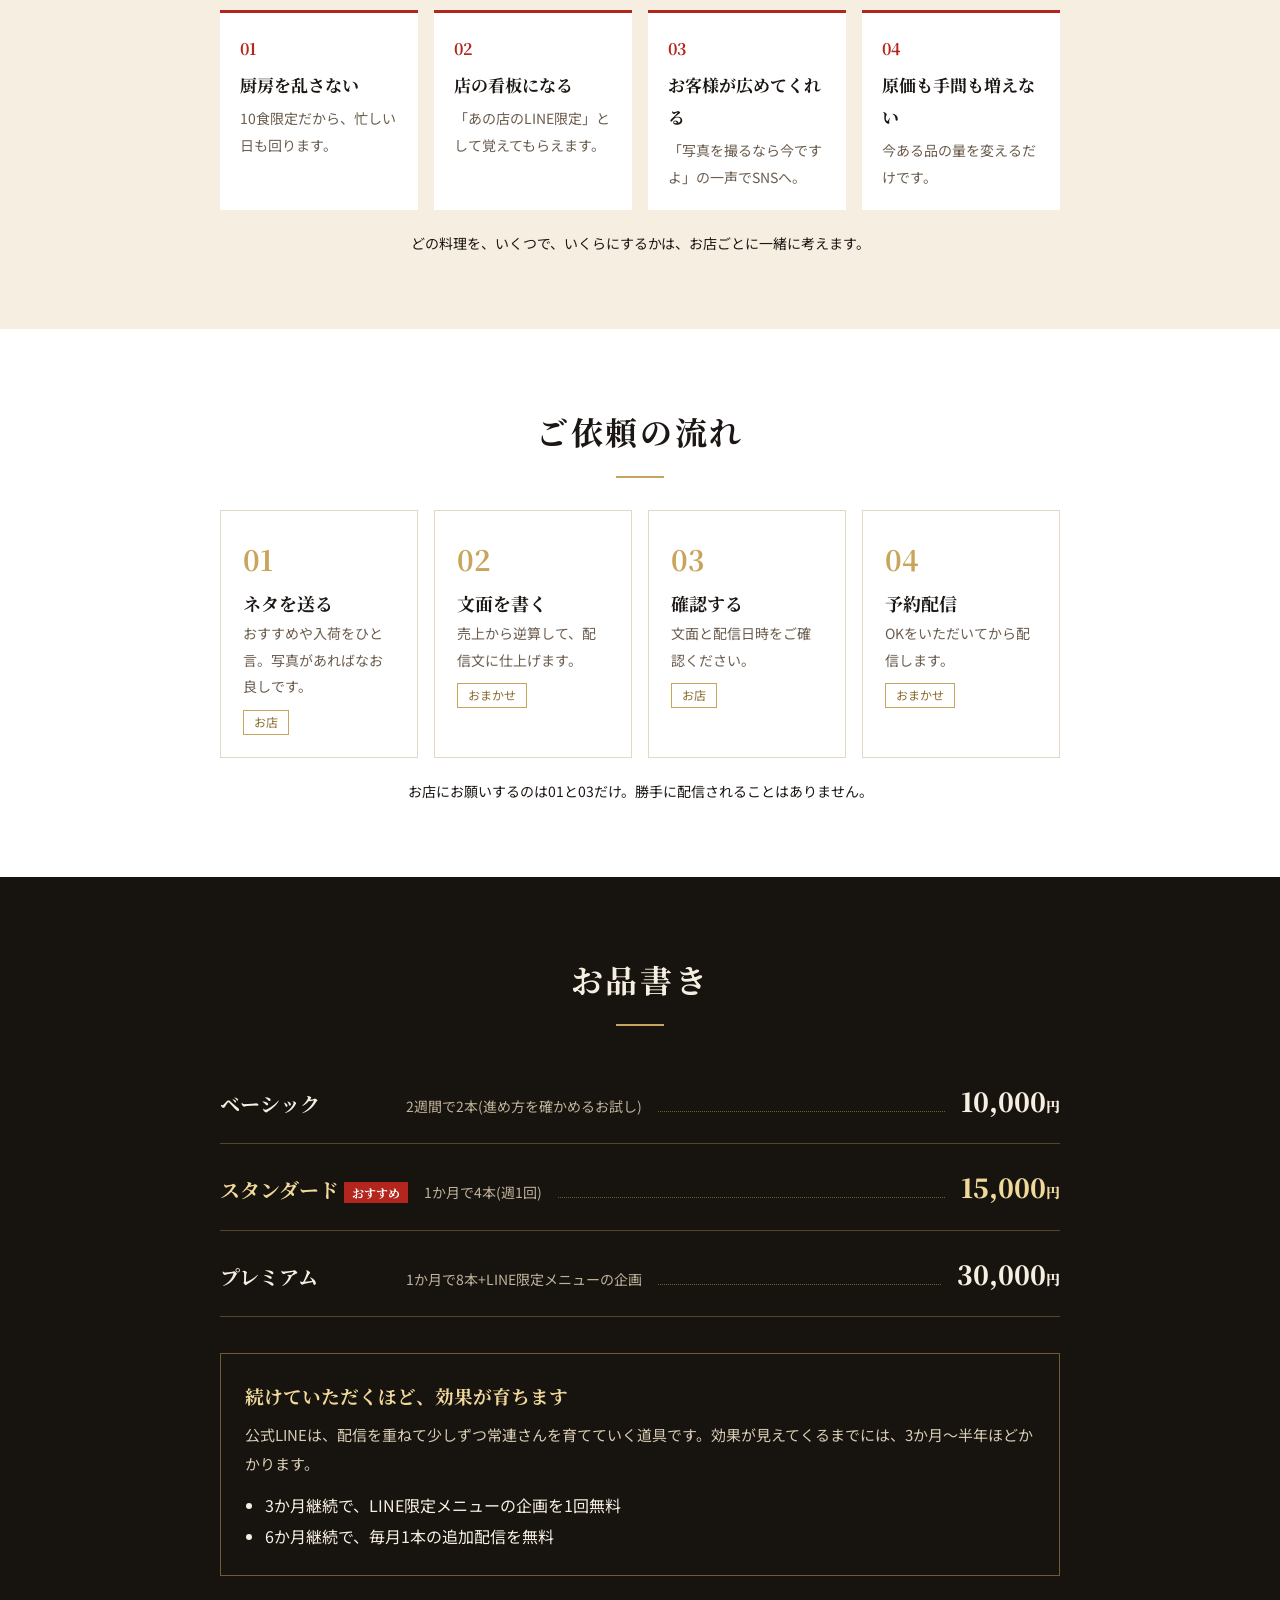
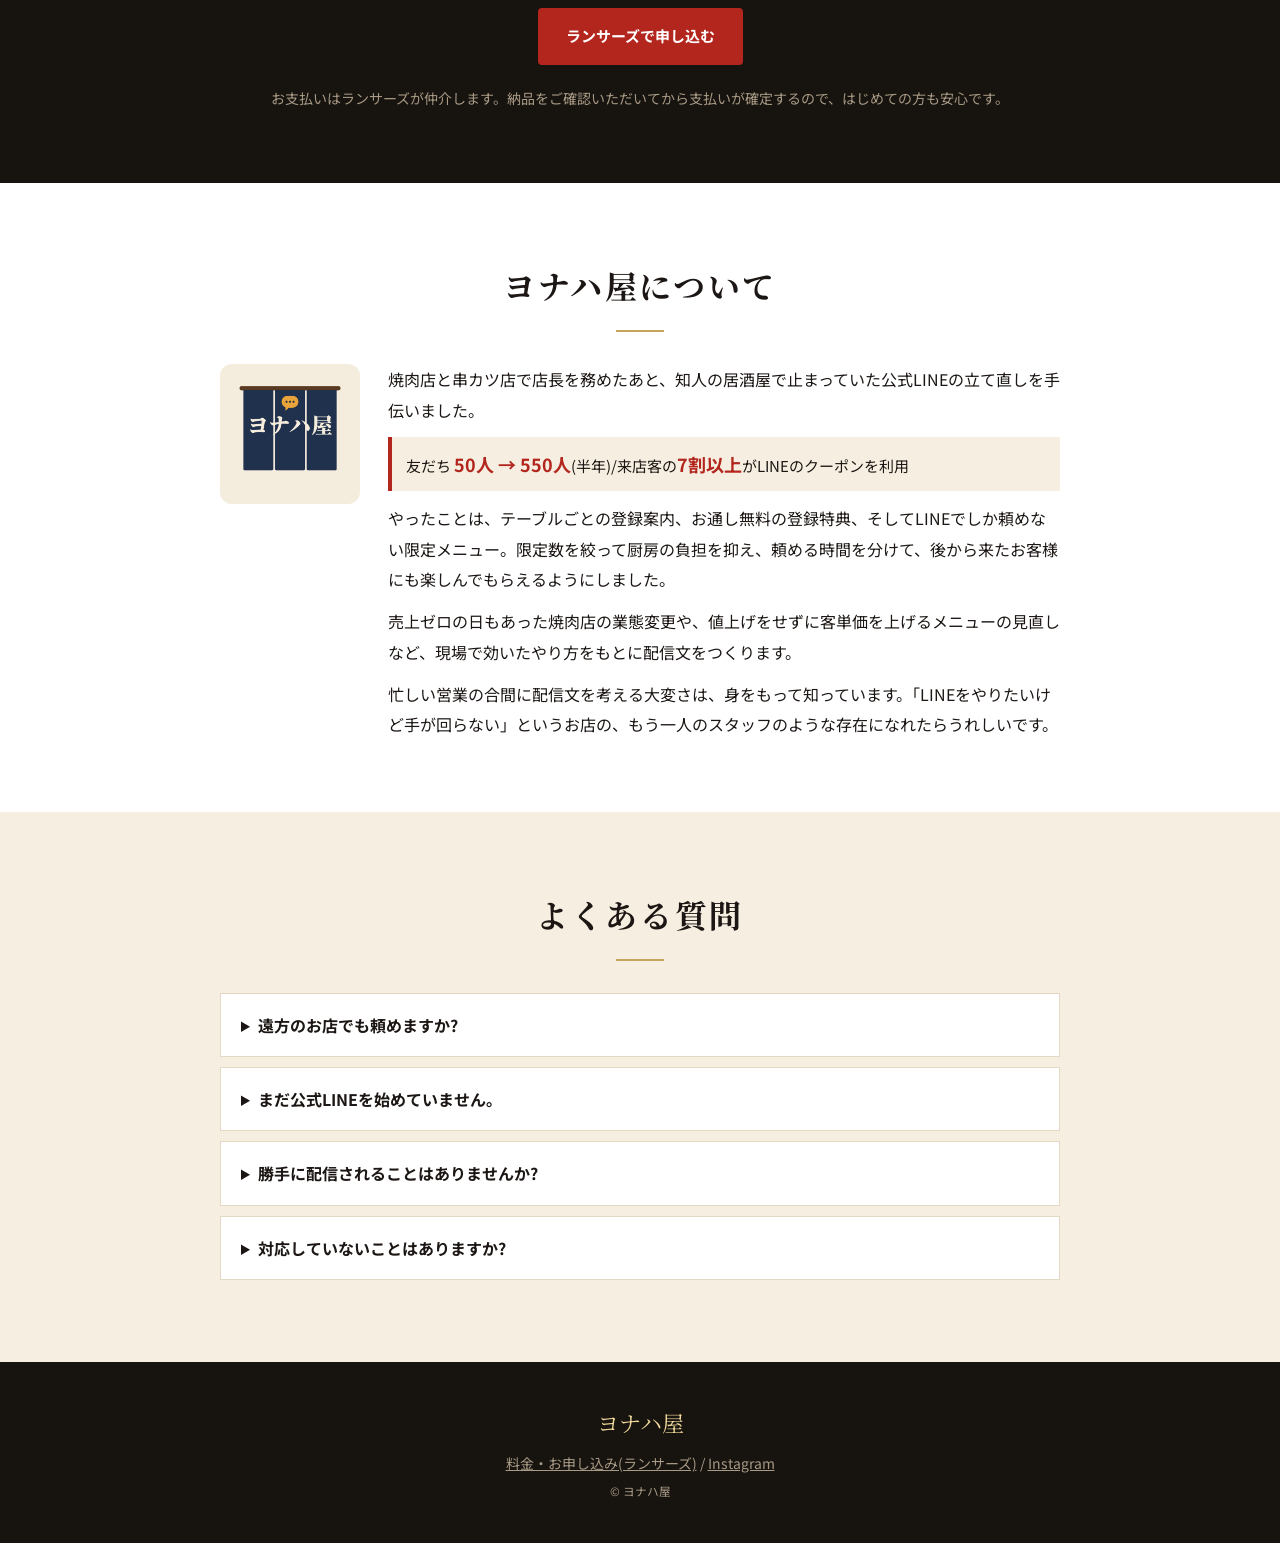
==== commit 6461b20a: "Add files via upload" ====
--- a/index.html
+++ b/index.html
@@ -5,13 +5,15 @@
   <meta charset="UTF-8">
   <meta name="viewport" content="width=device-width, initial-scale=1">
   <title>ヨナハ屋|飲食店の公式LINE運用</title>
-  <meta name="description" content="元飲食店長が、飲食店の公式LINE配信を代行します。お店の手間はネタをひと言伝えるだけ。クーポンに頼らない「LINE限定メニュー」で常連さんを増やします。">
+  <meta name="description" content="元飲食店長が、飲食店の公式LINE配信を代行します。お店の手間はネタをひと言伝えるだけ。LINEでしか頼めない「限定メニュー」で常連さんを増やします。">
 
   <!-- SNSでURLを共有したときに出る画像と文章 -->
   <meta property="og:title" content="ヨナハ屋|飲食店の公式LINE運用">
   <meta property="og:description" content="現場にいたから分かる、売れる公式LINE。手間は小さく、売上は大きく。">
-  <meta property="og:image" content="ogp.png">
+  <meta property="og:image" content="https://yonaha-ya.vercel.app/ogp.png">
   <meta property="og:type" content="website">
+  <meta property="og:url" content="https://yonaha-ya.vercel.app/">
+  <meta name="twitter:card" content="summary_large_image">
 
   <link rel="icon" href="favicon.png">
 
@@ -114,7 +116,9 @@
       <div class="about">
         <img src="logo.png" alt="">
         <div>
-          <p>焼肉店と串カツ店で店長を務め、公式LINEの配信を5年間、自分で書いてきました。</p>
+          <p>焼肉店と串カツ店で店長を務めたあと、知人の居酒屋で止まっていた公式LINEの立て直しを手伝いました。</p>
+          <p class="result">友だち <b>50人 → 550人</b>(半年)/来店客の<b>7割以上</b>がLINEのクーポンを利用</p>
+          <p>やったことは、テーブルごとの登録案内、お通し無料の登録特典、そしてLINEでしか頼めない限定メニュー。限定数を絞って厨房の負担を抑え、頼める時間を分けて、後から来たお客様にも楽しんでもらえるようにしました。</p>
           <p>売上ゼロの日もあった焼肉店の業態変更や、値上げをせずに客単価を上げるメニューの見直しなど、現場で効いたやり方をもとに配信文をつくります。</p>
           <p>忙しい営業の合間に配信文を考える大変さは、身をもって知っています。「LINEをやりたいけど手が回らない」というお店の、もう一人のスタッフのような存在になれたらうれしいです。</p>
         </div>
--- a/style.css
+++ b/style.css
@@ -144,3 +144,6 @@
   .menu-row.new span:last-child { font-size: 22px; }
   .menu-row span:last-child { white-space: nowrap; }
 }
+
+.result { background: var(--washi); border-left: 4px solid var(--shu); padding: 10px 14px; font-size: 15px; }
+.result b { color: var(--shu); font-size: 18px; }
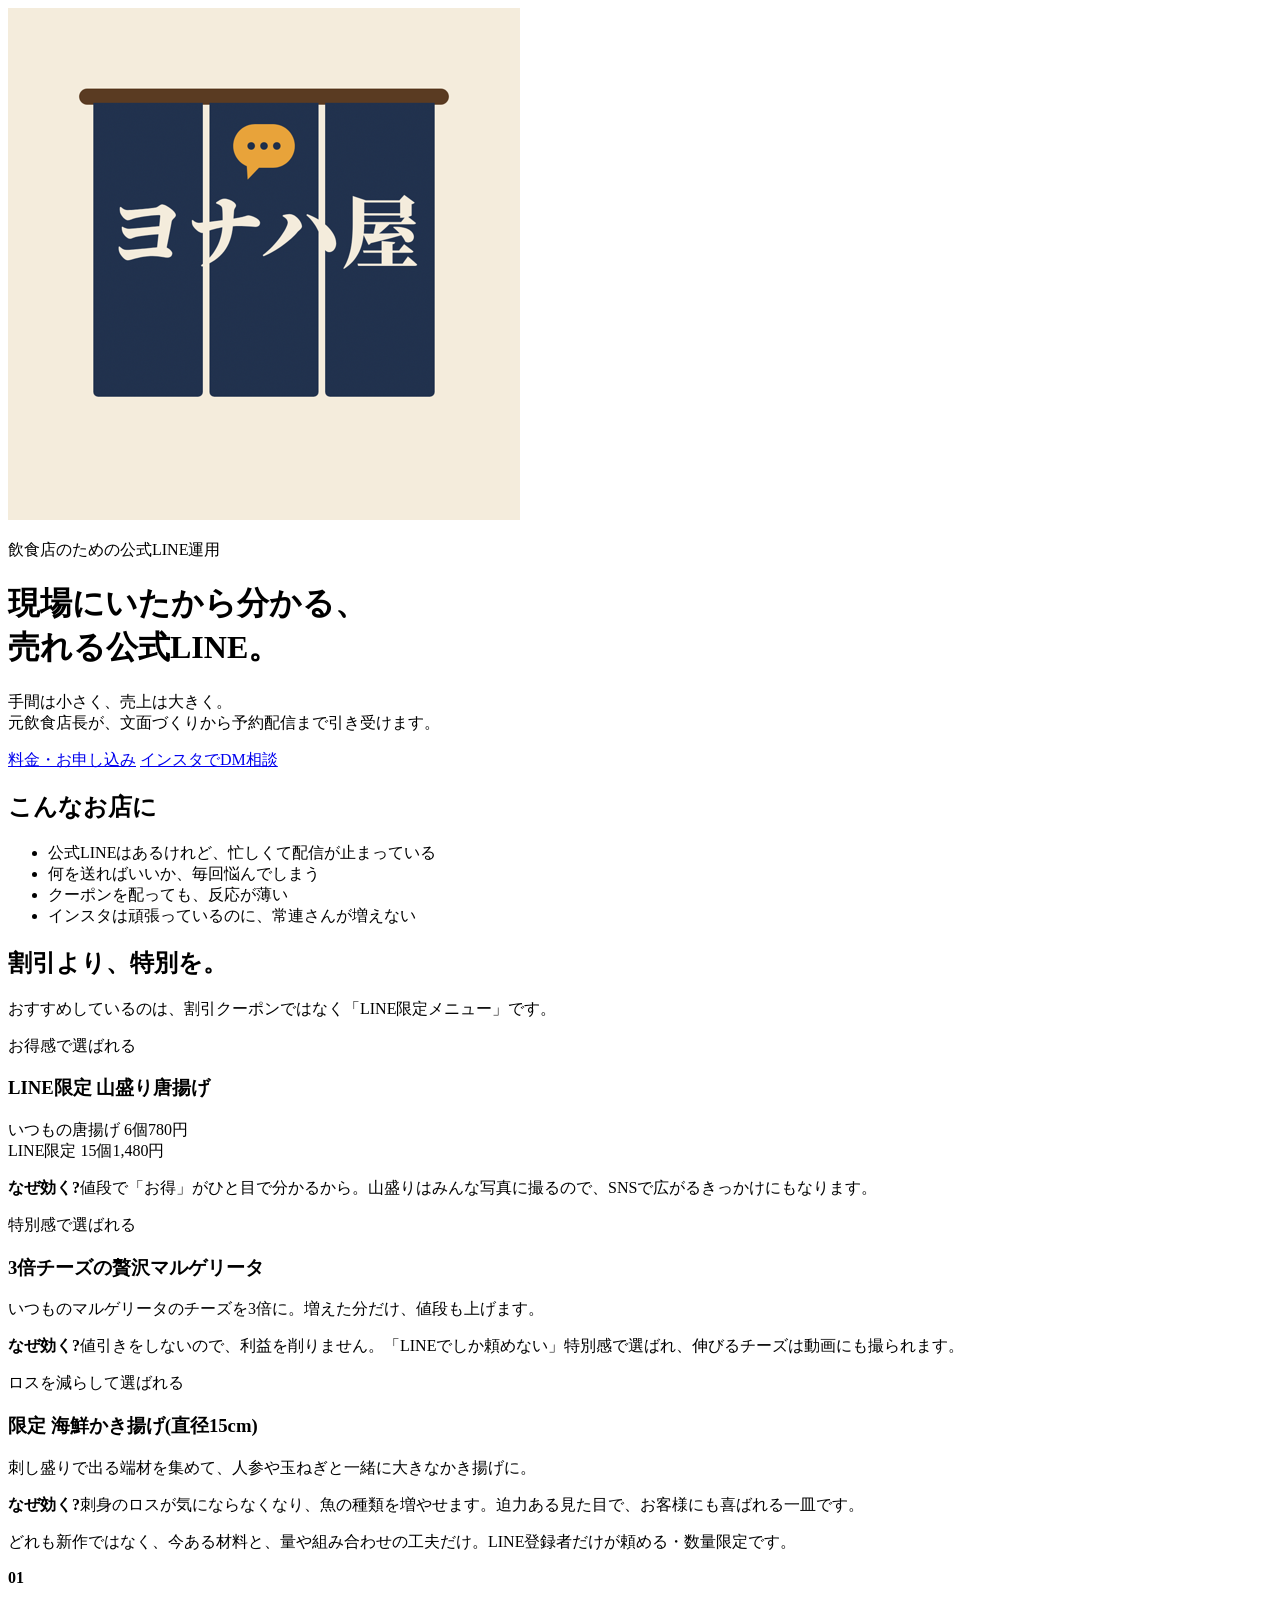
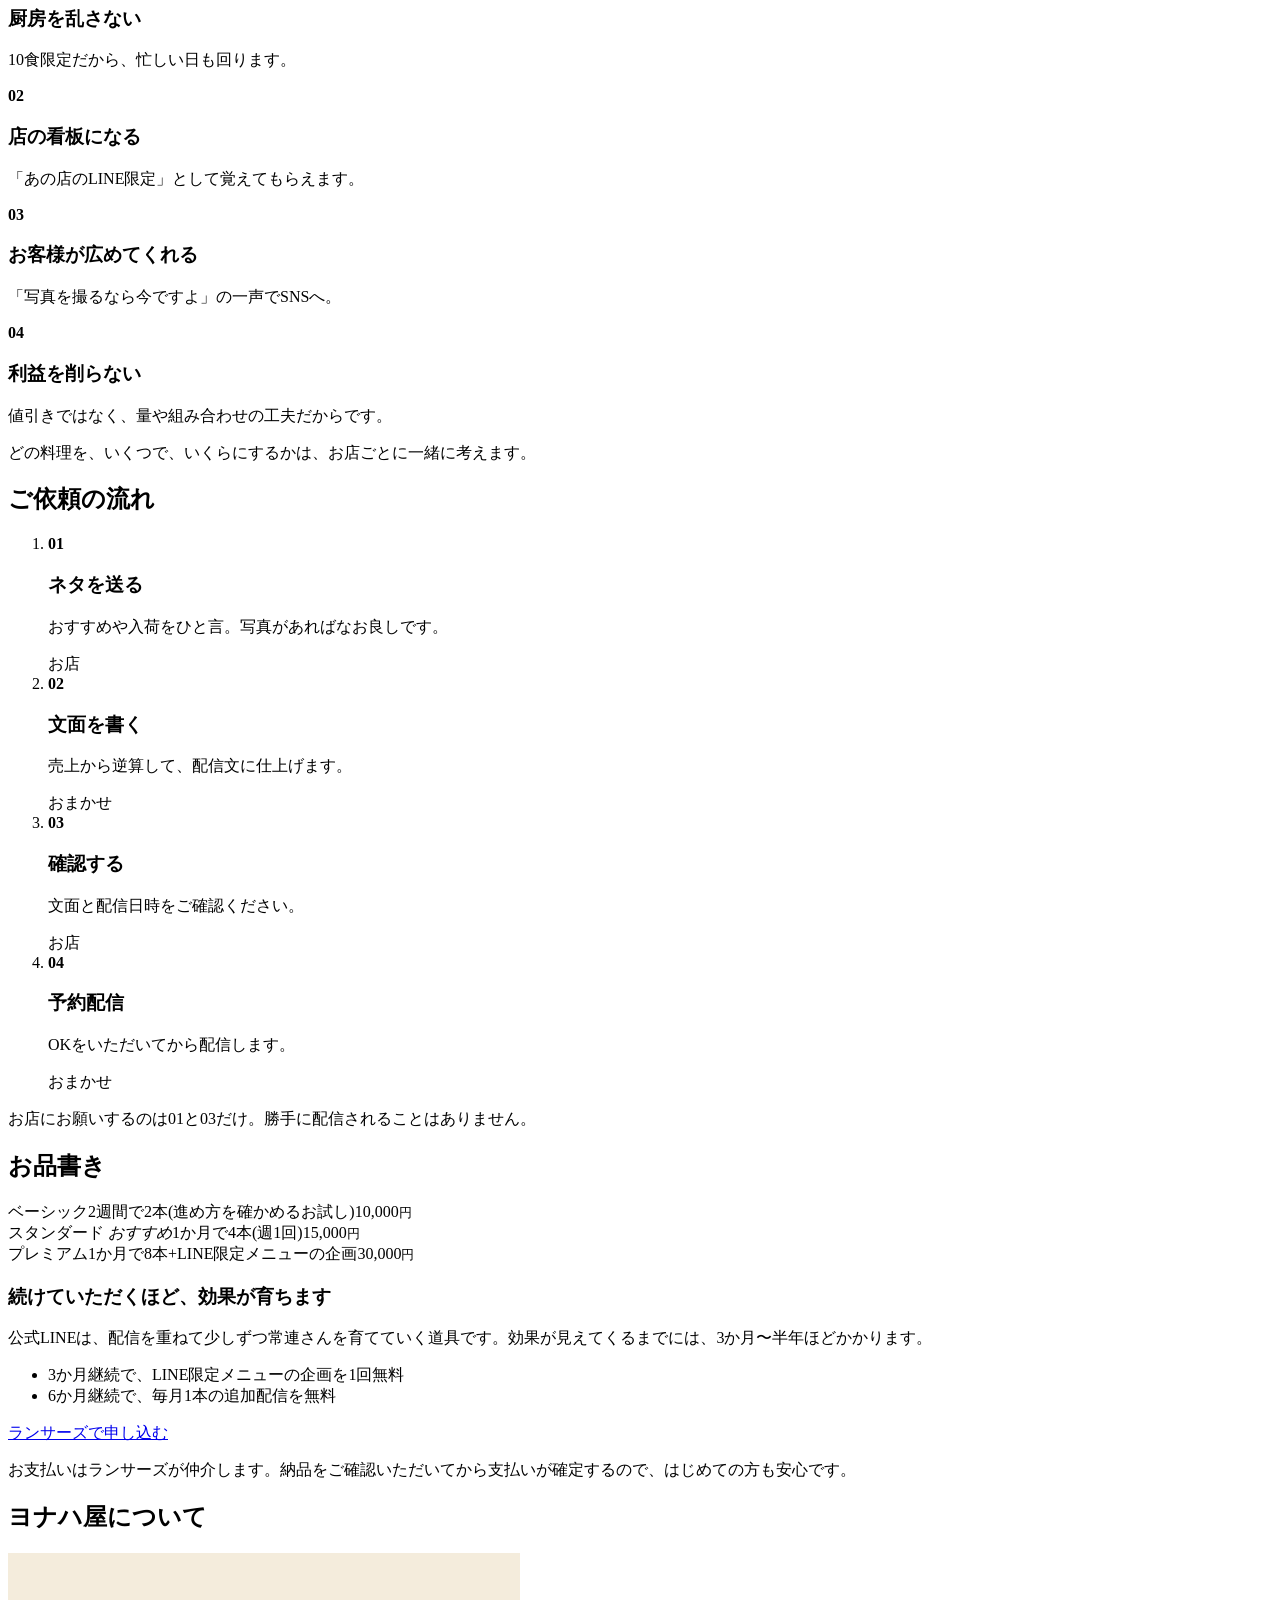
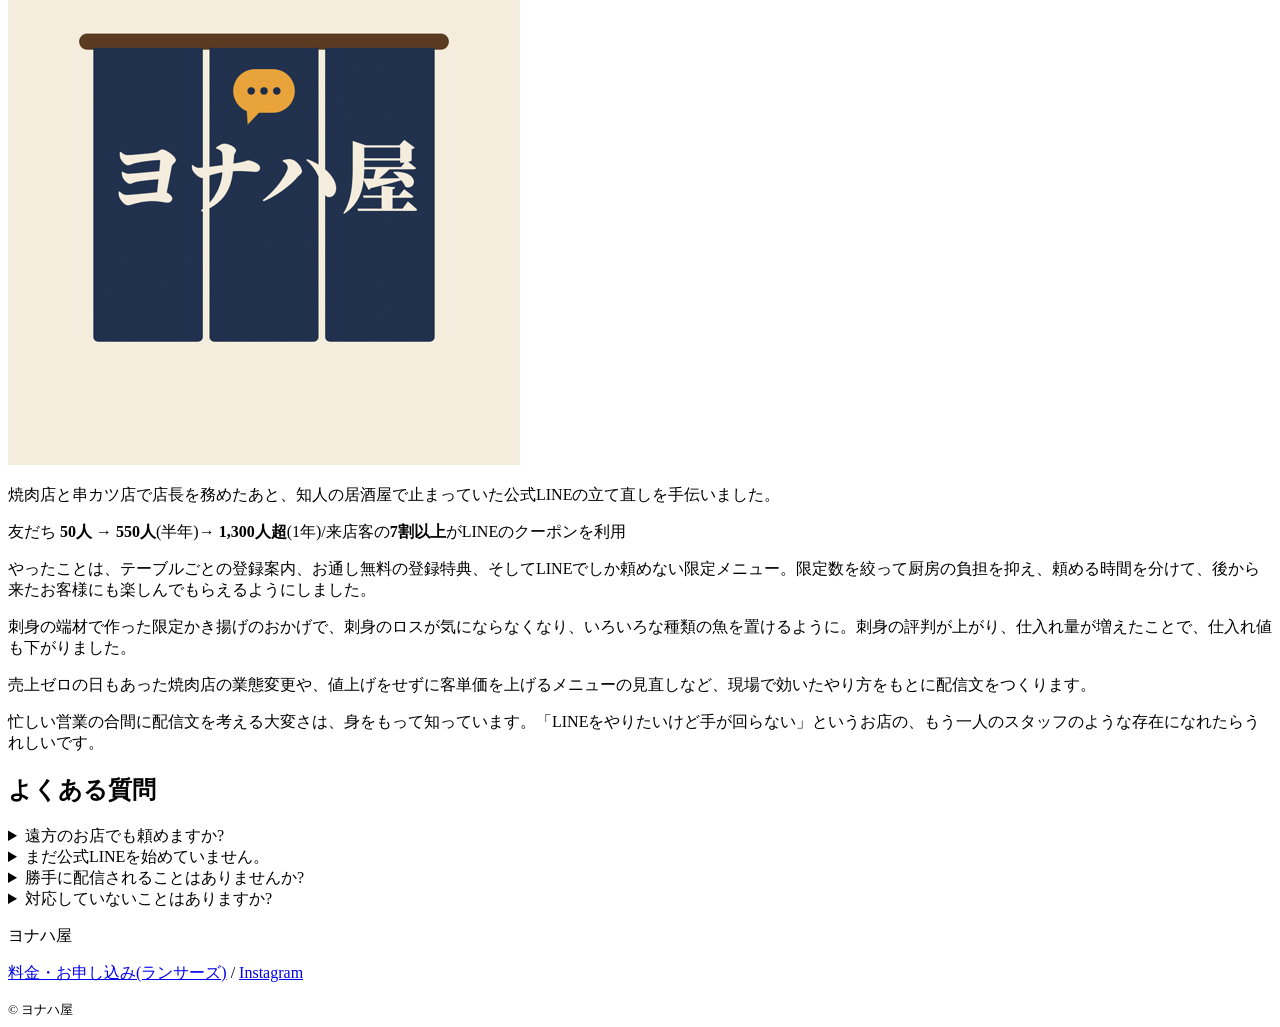
==== commit 7c13c2bf: "Rename index (2).html to index.html" ====
--- a/index.html
+++ b/index.html
@@ -61,17 +61,34 @@
       <h2>割引より、<span class="red">特別</span>を。</h2>
       <p class="center">おすすめしているのは、割引クーポンではなく「LINE限定メニュー」です。</p>
 
-      <div class="menu">
-        <div class="menu-row old"><span>唐揚げ 6個</span><i></i><span>780円</span></div>
-        <div class="menu-row new"><span>LINE限定 唐揚げ 15個</span><i></i><span>1,480円</span></div>
-        <p class="menu-note">LINE登録者だけが頼める・限定10食。新作も、追加の仕入れも要りません。</p>
+      <div class="menus">
+        <div class="mcard">
+          <p class="mtag">お得感で選ばれる</p>
+          <h3>LINE限定 山盛り唐揚げ</h3>
+          <div class="menu-row old"><span>いつもの唐揚げ 6個</span><i></i><span>780円</span></div>
+          <div class="menu-row new"><span>LINE限定 15個</span><i></i><span>1,480円</span></div>
+          <p class="why"><b>なぜ効く?</b>値段で「お得」がひと目で分かるから。山盛りはみんな写真に撮るので、SNSで広がるきっかけにもなります。</p>
+        </div>
+        <div class="mcard">
+          <p class="mtag">特別感で選ばれる</p>
+          <h3>3倍チーズの贅沢マルゲリータ</h3>
+          <p class="mdesc">いつものマルゲリータのチーズを3倍に。増えた分だけ、値段も上げます。</p>
+          <p class="why"><b>なぜ効く?</b>値引きをしないので、利益を削りません。「LINEでしか頼めない」特別感で選ばれ、伸びるチーズは動画にも撮られます。</p>
+        </div>
+        <div class="mcard">
+          <p class="mtag">ロスを減らして選ばれる</p>
+          <h3>限定 海鮮かき揚げ(直径15cm)</h3>
+          <p class="mdesc">刺し盛りで出る端材を集めて、人参や玉ねぎと一緒に大きなかき揚げに。</p>
+          <p class="why"><b>なぜ効く?</b>刺身のロスが気にならなくなり、魚の種類を増やせます。迫力ある見た目で、お客様にも喜ばれる一皿です。</p>
+        </div>
       </div>
+      <p class="menu-note center">どれも新作ではなく、今ある材料と、量や組み合わせの工夫だけ。LINE登録者だけが頼める・数量限定です。</p>
 
       <div class="reasons">
         <div><b>01</b><h3>厨房を乱さない</h3><p>10食限定だから、忙しい日も回ります。</p></div>
         <div><b>02</b><h3>店の看板になる</h3><p>「あの店のLINE限定」として覚えてもらえます。</p></div>
         <div><b>03</b><h3>お客様が広めてくれる</h3><p>「写真を撮るなら今ですよ」の一声でSNSへ。</p></div>
-        <div><b>04</b><h3>原価も手間も増えない</h3><p>今ある品の量を変えるだけです。</p></div>
+        <div><b>04</b><h3>利益を削らない</h3><p>値引きではなく、量や組み合わせの工夫だからです。</p></div>
       </div>
       <p class="center small">どの料理を、いくつで、いくらにするかは、お店ごとに一緒に考えます。</p>
     </section>
@@ -117,8 +134,9 @@
         <img src="logo.png" alt="">
         <div>
           <p>焼肉店と串カツ店で店長を務めたあと、知人の居酒屋で止まっていた公式LINEの立て直しを手伝いました。</p>
-          <p class="result">友だち <b>50人 → 550人</b>(半年)/来店客の<b>7割以上</b>がLINEのクーポンを利用</p>
+          <p class="result">友だち <b>50人 → 550人</b>(半年)→ <b>1,300人超</b>(1年)/来店客の<b>7割以上</b>がLINEのクーポンを利用</p>
           <p>やったことは、テーブルごとの登録案内、お通し無料の登録特典、そしてLINEでしか頼めない限定メニュー。限定数を絞って厨房の負担を抑え、頼める時間を分けて、後から来たお客様にも楽しんでもらえるようにしました。</p>
+          <p>刺身の端材で作った限定かき揚げのおかげで、刺身のロスが気にならなくなり、いろいろな種類の魚を置けるように。刺身の評判が上がり、仕入れ量が増えたことで、仕入れ値も下がりました。</p>
           <p>売上ゼロの日もあった焼肉店の業態変更や、値上げをせずに客単価を上げるメニューの見直しなど、現場で効いたやり方をもとに配信文をつくります。</p>
           <p>忙しい営業の合間に配信文を考える大変さは、身をもって知っています。「LINEをやりたいけど手が回らない」というお店の、もう一人のスタッフのような存在になれたらうれしいです。</p>
         </div>
